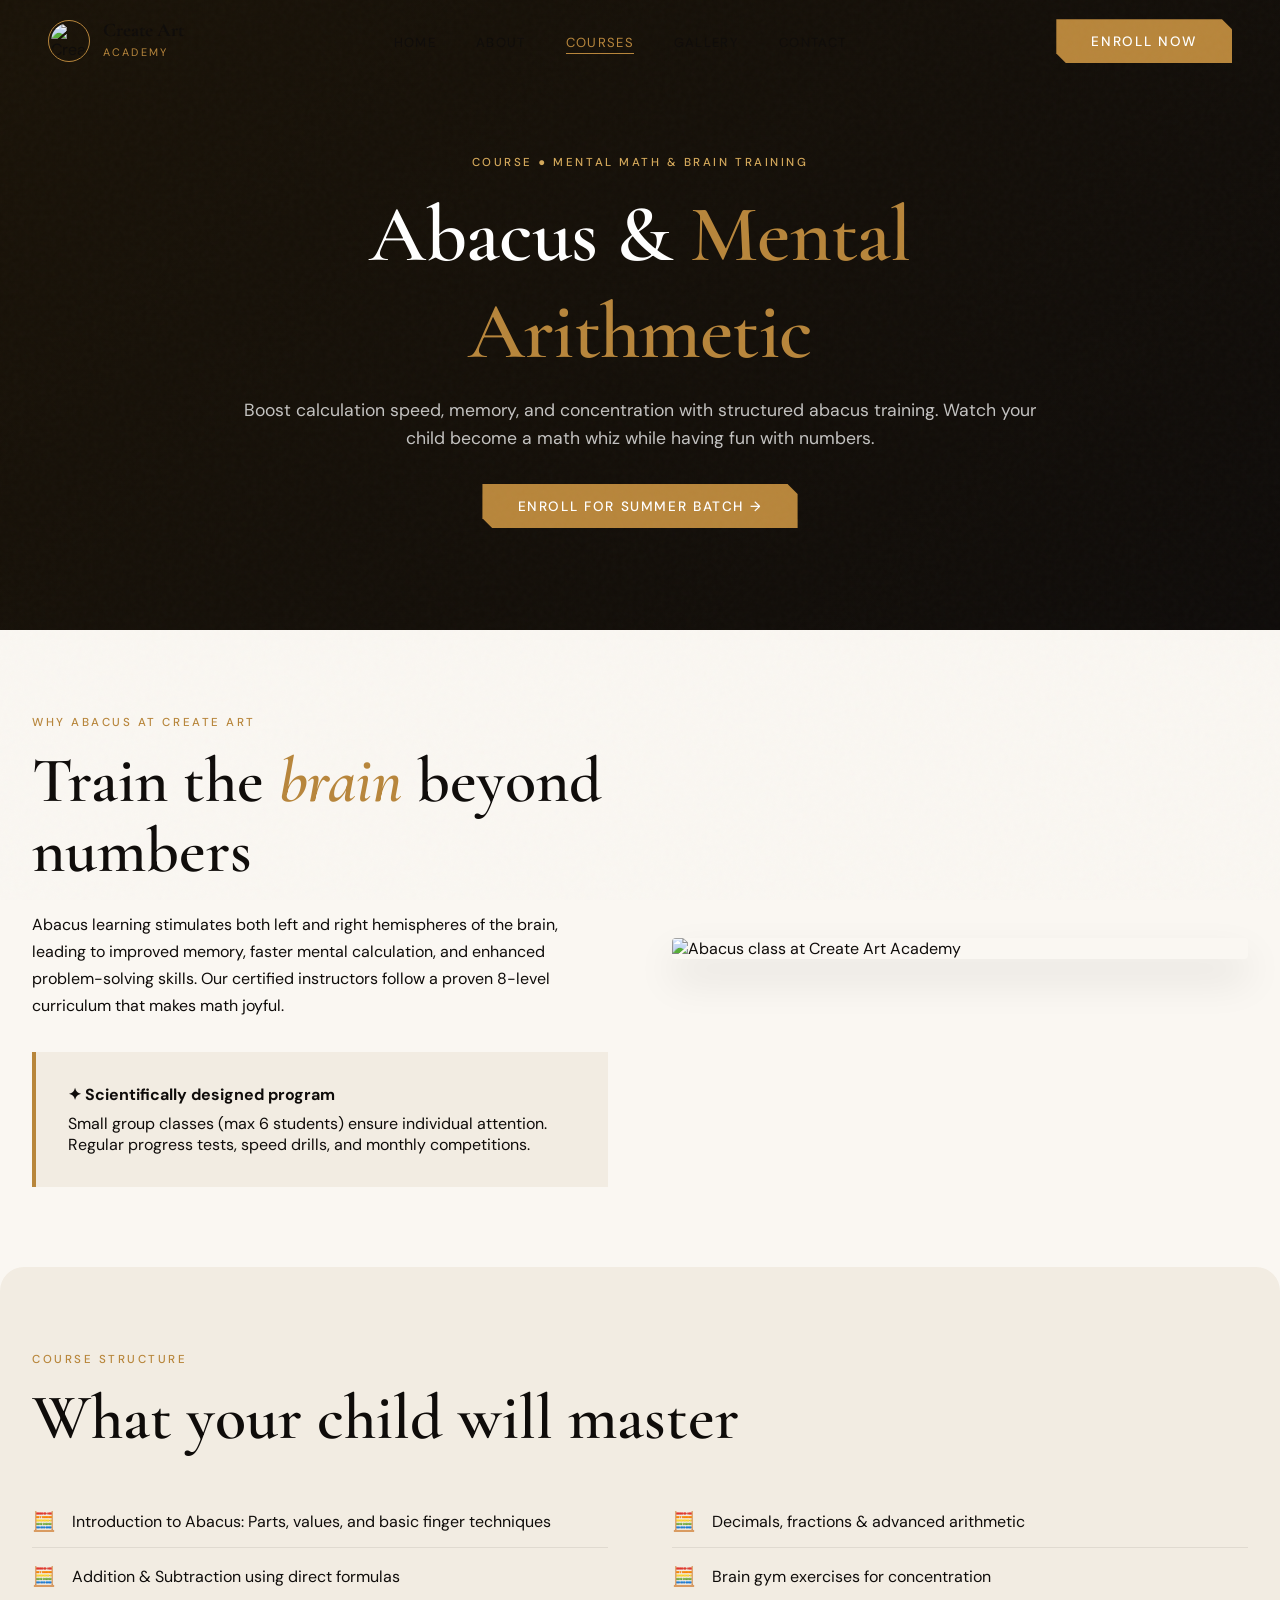
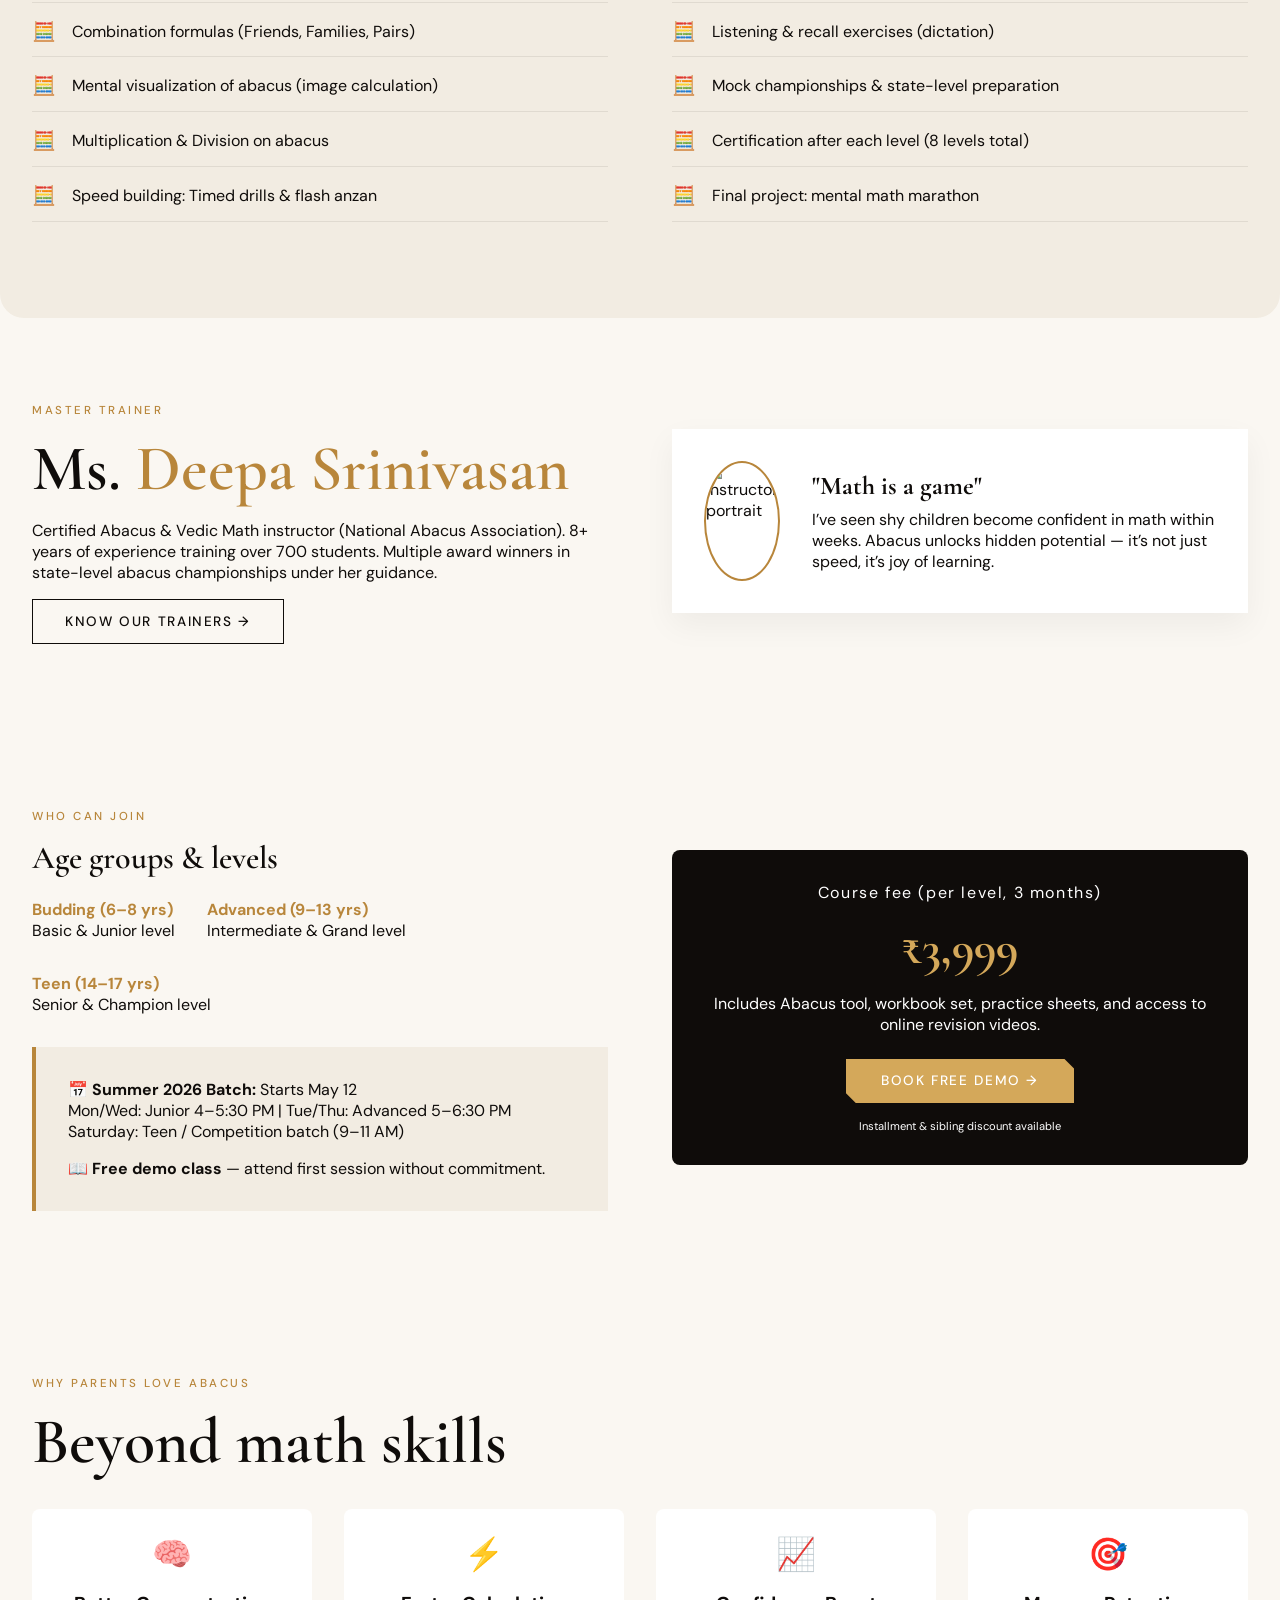
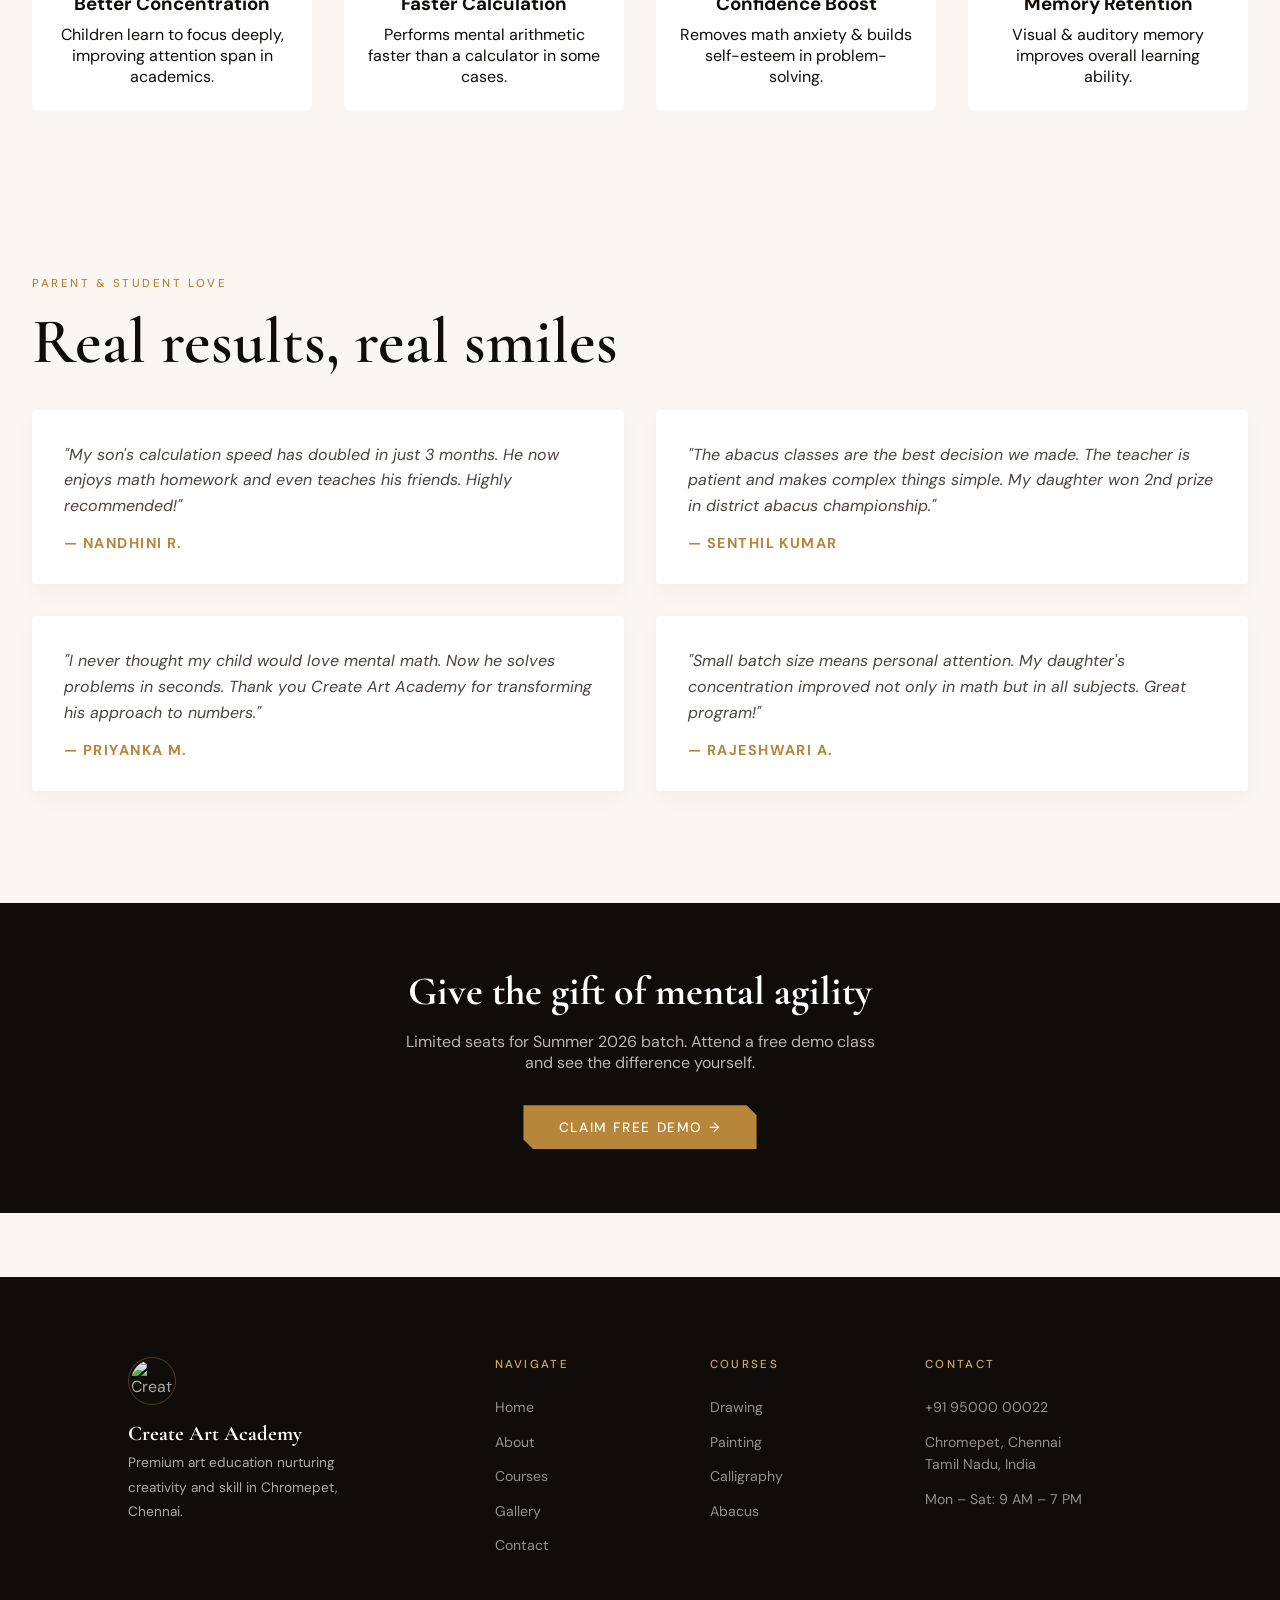
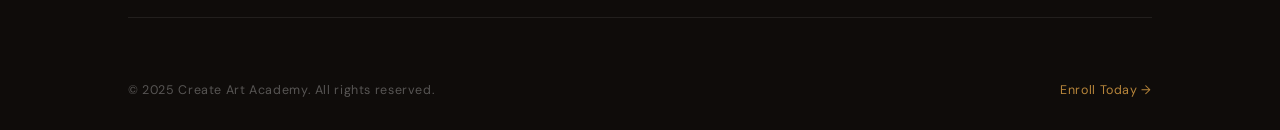
==== abacus.html @ e9ce65be "Add files via upload" ====
<!DOCTYPE html>
<html lang="en">
<head>
<meta charset="UTF-8">
<meta name="viewport" content="width=device-width, initial-scale=1.0"/>
<title>Abacus & Mental Math Classes in Chromepet | Create Art Academy</title>
<meta name="description" content="Abacus classes for brain development, mental math, speed calculation & concentration. Join Summer 2026 batch at Create Art Academy, Chromepet."/>
<link rel="icon" href="image/1.png"/>
<link href="https://fonts.googleapis.com/css2?family=Cormorant+Garamond:ital,wght@0,400;0,600;0,700;1,400;1,600&family=DM+Sans:wght@300;400;500&display=swap" rel="stylesheet">

<style>
  /* ─── RESET & TOKENS (identical to homepage & drawing) ─── */
  *, *::before, *::after { box-sizing: border-box; margin: 0; padding: 0; }

  :root {
    --ink:       #0f0c0a;
    --cream:     #faf7f2;
    --warm:      #f2ece2;
    --gold:      #b8863b;
    --gold-lt:   #d4a85a;
    --rust:      #8b3a2f;
    --sage:      #6b7c65;
    --white:     #ffffff;
    --serif:     'Cormorant Garamond', Georgia, serif;
    --sans:      'DM Sans', sans-serif;
    --ease:      cubic-bezier(.25,.46,.45,.94);
  }

  html { scroll-behavior: smooth; }

  body {
    font-family: var(--sans);
    background: var(--cream);
    color: var(--ink);
    overflow-x: hidden;
  }

  img { display: block; max-width: 100%; }
  a { text-decoration: none; color: inherit; }

  /* noise overlay */
  body::before {
    content: '';
    position: fixed;
    inset: 0;
    background-image: url("data:image/svg+xml,%3Csvg viewBox='0 0 200 200' xmlns='http://www.w3.org/2000/svg'%3E%3Cfilter id='n'%3E%3CfeTurbulence type='fractalNoise' baseFrequency='0.85' numOctaves='4' stitchTiles='stitch'/%3E%3C/filter%3E%3Crect width='100%25' height='100%25' filter='url(%23n)' opacity='1'/%3E%3C/svg%3E");
    opacity: 0.025;
    pointer-events: none;
    z-index: 9999;
  }

  /* buttons */
  .btn-gold {
    display: inline-flex;
    align-items: center;
    gap: .5rem;
    padding: .85rem 2.2rem;
    background: var(--gold);
    color: var(--white);
    font-family: var(--sans);
    font-size: .85rem;
    font-weight: 500;
    letter-spacing: .12em;
    text-transform: uppercase;
    border: none;
    cursor: pointer;
    transition: background .3s var(--ease), transform .2s var(--ease);
    clip-path: polygon(0 0, calc(100% - 10px) 0, 100% 10px, 100% 100%, 10px 100%, 0 calc(100% - 10px));
  }
  .btn-gold:hover { background: var(--gold-lt); transform: translateY(-2px); }

  .btn-outline {
    display: inline-flex;
    align-items: center;
    gap: .5rem;
    padding: .8rem 2rem;
    border: 1px solid var(--ink);
    color: var(--ink);
    font-family: var(--sans);
    font-size: .85rem;
    font-weight: 500;
    letter-spacing: .12em;
    text-transform: uppercase;
    transition: background .3s, color .3s;
  }
  .btn-outline:hover { background: var(--ink); color: var(--cream); }

  .section-title {
    font-family: var(--serif);
    font-size: clamp(2.4rem, 5vw, 4rem);
    font-weight: 600;
    line-height: 1.1;
    color: var(--ink);
  }

  .label {
    display: inline-block;
    font-family: var(--sans);
    font-size: .72rem;
    font-weight: 500;
    letter-spacing: .22em;
    text-transform: uppercase;
    color: var(--gold);
    margin-bottom: 1rem;
  }

  /* navbar */
  .nav {
    position: fixed;
    top: 0; left: 0; right: 0;
    z-index: 100;
    padding: 1.2rem 3rem;
    display: flex;
    align-items: center;
    justify-content: space-between;
    transition: background .4s, backdrop-filter .4s, padding .4s;
  }
  .nav.scrolled {
    background: rgba(250,247,242,.92);
    backdrop-filter: blur(12px);
    padding: .9rem 3rem;
    border-bottom: 1px solid rgba(184,134,59,.15);
  }
  .logo {
    display: flex;
    align-items: center;
    gap: .8rem;
  }
  .logo img {
    width: 42px;
    height: 42px;
    object-fit: contain;
    border-radius: 50%;
    border: 1px solid var(--gold);
    padding: 2px;
  }
  .logo-text h3 {
    font-family: var(--serif);
    font-size: 1.2rem;
    font-weight: 700;
    line-height: 1;
    color: var(--ink);
  }
  .logo-text span {
    font-size: .68rem;
    letter-spacing: .2em;
    text-transform: uppercase;
    color: var(--gold);
  }
  .nav-links {
    display: flex;
    align-items: center;
    gap: 2.5rem;
    list-style: none;
  }
  .nav-links a {
    font-size: .82rem;
    letter-spacing: .1em;
    text-transform: uppercase;
    color: var(--ink);
    position: relative;
    transition: color .3s;
  }
  .nav-links a::after {
    content: '';
    position: absolute;
    bottom: -3px; left: 0;
    width: 0; height: 1px;
    background: var(--gold);
    transition: width .3s var(--ease);
  }
  .nav-links a:hover { color: var(--gold); }
  .nav-links a:hover::after, .nav-links a.active::after { width: 100%; }
  .nav-links a.active { color: var(--gold); }

  .burger {
    display: none;
    flex-direction: column;
    gap: 5px;
    cursor: pointer;
    padding: 4px;
  }
  .burger span {
    display: block;
    width: 24px;
    height: 1.5px;
    background: var(--ink);
    transition: all .3s;
  }

  /* course hero */
  .course-hero {
    min-height: 70vh;
    background: linear-gradient(135deg, #1a1308 0%, #0f0c0a 100%);
    position: relative;
    display: flex;
    align-items: center;
    justify-content: center;
    text-align: center;
    padding: 8rem 2rem 5rem;
  }
  .course-hero::before {
    content: '';
    position: absolute;
    inset: 0;
    background-image: url('image/8.png');
    background-size: cover;
    background-position: center;
    opacity: .18;
    filter: grayscale(1);
    mix-blend-mode: overlay;
  }
  .course-hero-content {
    position: relative;
    z-index: 2;
    max-width: 800px;
  }
  .course-hero h1 {
    font-family: var(--serif);
    font-size: clamp(3rem, 7vw, 5rem);
    color: var(--white);
    font-weight: 600;
    letter-spacing: -.01em;
    margin-bottom: 1rem;
  }
  .course-hero p {
    color: rgba(255,255,255,.75);
    font-size: 1.1rem;
    line-height: 1.6;
    margin-bottom: 2rem;
  }

  /* content sections */
  .container {
    max-width: 1280px;
    margin: 0 auto;
    padding: 5rem 2rem;
  }
  .grid-2 {
    display: grid;
    grid-template-columns: 1fr 1fr;
    gap: 4rem;
    align-items: center;
  }
  .curriculum-list {
    list-style: none;
    margin-top: 1.5rem;
  }
  .curriculum-list li {
    display: flex;
    align-items: center;
    gap: 1rem;
    margin-bottom: 1rem;
    font-size: 1rem;
    border-bottom: 1px solid rgba(15,12,10,.08);
    padding-bottom: .8rem;
  }
  .curriculum-list li::before {
    content: '🧮';
    font-size: 1.2rem;
    color: var(--gold);
  }
  .feature-card {
    background: var(--warm);
    padding: 2rem;
    border-left: 4px solid var(--gold);
    margin-top: 2rem;
  }
  .instructor {
    display: flex;
    gap: 2rem;
    align-items: center;
    background: var(--white);
    padding: 2rem;
    box-shadow: 0 12px 30px rgba(0,0,0,.05);
  }
  .instructor img {
    width: 120px;
    height: 120px;
    object-fit: cover;
    border-radius: 50%;
    border: 2px solid var(--gold);
  }
  .testimonial-grid {
    display: grid;
    grid-template-columns: repeat(2,1fr);
    gap: 2rem;
    margin-top: 2rem;
  }
  .testimonial {
    background: var(--white);
    padding: 2rem;
    border-radius: 4px;
    box-shadow: 0 8px 20px rgba(0,0,0,.03);
    transition: transform .3s;
  }
  .testimonial:hover { transform: translateY(-5px); }
  .testimonial p {
    font-style: italic;
    color: #4a4440;
    line-height: 1.6;
  }
  .testimonial h4 {
    margin-top: 1rem;
    font-size: .9rem;
    letter-spacing: .1em;
    text-transform: uppercase;
    color: var(--gold);
  }
  .price-box {
    background: var(--ink);
    padding: 2rem;
    color: white;
    text-align: center;
    border-radius: 8px;
  }
  .price-box .price {
    font-family: var(--serif);
    font-size: 3rem;
    font-weight: 700;
    color: var(--gold-lt);
    margin: 1rem 0;
  }
  .reveal {
    opacity: 0;
    transform: translateY(30px);
    transition: opacity .8s var(--ease), transform .8s var(--ease);
  }
  .reveal.visible {
    opacity: 1;
    transform: translateY(0);
  }

  /* footer */
  .footer {
    background: var(--ink);
    color: rgba(255,255,255,.65);
    padding: 5rem 8rem 2rem;
    margin-top: 4rem;
  }
  .footer-grid {
    display: grid;
    grid-template-columns: 2fr 1fr 1fr 1.5fr;
    gap: 4rem;
    margin-bottom: 4rem;
    padding-bottom: 3rem;
    border-bottom: 1px solid rgba(255,255,255,.08);
  }
  .footer-brand img {
    width: 48px;
    height: 48px;
    object-fit: contain;
    border-radius: 50%;
    border: 1px solid rgba(184,134,59,.4);
    padding: 2px;
    margin-bottom: 1rem;
  }
  .footer-brand h3 {
    font-family: var(--serif);
    font-size: 1.3rem;
    color: var(--white);
    margin-bottom: .3rem;
  }
  .footer-brand p {
    font-size: .85rem;
    line-height: 1.8;
    max-width: 240px;
  }
  .footer-col h4 {
    font-family: var(--sans);
    font-size: .72rem;
    font-weight: 500;
    letter-spacing: .2em;
    text-transform: uppercase;
    color: var(--gold-lt);
    margin-bottom: 1.5rem;
  }
  .footer-col a, .footer-col p {
    display: block;
    font-size: .88rem;
    color: rgba(255,255,255,.55);
    margin-bottom: .75rem;
    transition: color .3s;
    line-height: 1.6;
  }
  .footer-col a:hover { color: var(--gold-lt); }
  .footer-bottom {
    display: flex;
    align-items: center;
    justify-content: space-between;
    font-size: .78rem;
    color: rgba(255,255,255,.3);
    letter-spacing: .05em;
  }
  .footer-bottom a { color: var(--gold); font-size: .78rem; }

  @media (max-width: 900px) {
    .grid-2 { grid-template-columns: 1fr; gap: 2rem; }
    .testimonial-grid { grid-template-columns: 1fr; }
    .footer { padding: 4rem 2rem 2rem; }
    .footer-grid { grid-template-columns: 1fr 1fr; gap: 2rem; }
    .nav { padding: 1rem 1.5rem; }
    .nav-links { display: none; }
    .nav .btn-gold { display: none; }
    .burger { display: flex; }
  }
  @media (max-width: 600px) {
    .container { padding: 3rem 1.5rem; }
    .instructor { flex-direction: column; text-align: center; }
  }
</style>
</head>
<body>

<header class="nav" id="nav">
  <a href="index.html" class="logo">
    <img src="image/1.png" alt="Create Art Academy">
    <div class="logo-text">
      <h3>Create Art</h3>
      <span>Academy</span>
    </div>
  </a>
  <ul class="nav-links">
    <li><a href="index.html">Home</a></li>
    <li><a href="about.html">About</a></li>
    <li><a href="courses.html" class="active">Courses</a></li>
    <li><a href="gallery.html">Gallery</a></li>
    <li><a href="contact.html">Contact</a></li>
  </ul>
  <a href="contact.html" class="btn-gold">Enroll Now</a>
  <div class="burger" id="burger">
    <span></span><span></span><span></span>
  </div>
</header>

<!-- HERO SECTION (Abacus specific) -->
<section class="course-hero">
  <div class="course-hero-content">
    <span class="label" style="color: var(--gold-lt);">Course ● Mental Math & Brain Training</span>
    <h1>Abacus & <span style="color:var(--gold);">Mental Arithmetic</span></h1>
    <p>Boost calculation speed, memory, and concentration with structured abacus training. Watch your child become a math whiz while having fun with numbers.</p>
    <a href="contact.html" class="btn-gold">Enroll for Summer Batch →</a>
  </div>
</section>

<!-- OVERVIEW -->
<div class="container">
  <div class="grid-2 reveal">
    <div>
      <span class="label">Why abacus at create art</span>
      <h2 class="section-title">Train the <em style="color:var(--gold);">brain</em> beyond numbers</h2>
      <p style="margin: 1.5rem 0 1rem; line-height: 1.7;">Abacus learning stimulates both left and right hemispheres of the brain, leading to improved memory, faster mental calculation, and enhanced problem-solving skills. Our certified instructors follow a proven 8-level curriculum that makes math joyful.</p>
      <div class="feature-card">
        <strong>✦ Scientifically designed program</strong>
        <p style="margin-top: .5rem;">Small group classes (max 6 students) ensure individual attention. Regular progress tests, speed drills, and monthly competitions.</p>
      </div>
    </div>
    <div>
      <img src="image/8.png" alt="Abacus class at Create Art Academy" style="width:100%; height: auto; border-radius: 4px; box-shadow: 0 20px 40px rgba(0,0,0,.1);">
    </div>
  </div>
</div>

<!-- CURRICULUM SECTION -->
<div class="container" style="background: var(--warm); border-radius: 24px; margin-top: 0;">
  <div class="reveal">
    <span class="label">Course structure</span>
    <h2 class="section-title">What your child will master</h2>
    <div class="grid-2" style="margin-top: 2rem;">
      <div>
        <ul class="curriculum-list">
          <li>Introduction to Abacus: Parts, values, and basic finger techniques</li>
          <li>Addition & Subtraction using direct formulas</li>
          <li>Combination formulas (Friends, Families, Pairs)</li>
          <li>Mental visualization of abacus (image calculation)</li>
          <li>Multiplication & Division on abacus</li>
          <li>Speed building: Timed drills & flash anzan</li>
        </ul>
      </div>
      <div>
        <ul class="curriculum-list">
          <li>Decimals, fractions & advanced arithmetic</li>
          <li>Brain gym exercises for concentration</li>
          <li>Listening & recall exercises (dictation)</li>
          <li>Mock championships & state-level preparation</li>
          <li>Certification after each level (8 levels total)</li>
          <li>Final project: mental math marathon</li>
        </ul>
      </div>
    </div>
  </div>
</div>

<!-- INSTRUCTOR + AGE GROUPS -->
<div class="container">
  <div class="grid-2 reveal">
    <div>
      <span class="label">Master trainer</span>
      <h2 class="section-title">Ms. <span style="color:var(--gold);">Deepa Srinivasan</span></h2>
      <p style="margin: 1rem 0;">Certified Abacus & Vedic Math instructor (National Abacus Association). 8+ years of experience training over 700 students. Multiple award winners in state-level abacus championships under her guidance.</p>
      <a href="about.html" class="btn-outline">Know our trainers →</a>
    </div>
    <div class="instructor">
      <img src="image/3.png" alt="Instructor portrait" style="object-fit:cover;">
      <div>
        <h3 style="font-family: var(--serif); font-size: 1.6rem;">"Math is a game"</h3>
        <p style="margin-top: .5rem;">I’ve seen shy children become confident in math within weeks. Abacus unlocks hidden potential — it’s not just speed, it’s joy of learning.</p>
      </div>
    </div>
  </div>
</div>

<!-- AGE GROUPS & SCHEDULE -->
<div class="container">
  <div class="grid-2 reveal">
    <div>
      <span class="label">Who can join</span>
      <h3 class="section-title" style="font-size: 2rem;">Age groups & levels</h3>
      <div style="display: flex; gap: 2rem; margin: 1.5rem 0; flex-wrap: wrap;">
        <div><strong style="color: var(--gold);">Budding (6–8 yrs)</strong><br>Basic & Junior level</div>
        <div><strong style="color: var(--gold);">Advanced (9–13 yrs)</strong><br>Intermediate & Grand level</div>
        <div><strong style="color: var(--gold);">Teen (14–17 yrs)</strong><br>Senior & Champion level</div>
      </div>
      <div class="feature-card">
        <p><strong>📅 Summer 2026 Batch:</strong> Starts May 12<br>Mon/Wed: Junior 4–5:30 PM | Tue/Thu: Advanced 5–6:30 PM<br>Saturday: Teen / Competition batch (9–11 AM)</p>
        <p style="margin-top: 1rem;"><strong>📖 Free demo class</strong> — attend first session without commitment.</p>
      </div>
    </div>
    <div class="price-box">
      <p style="letter-spacing: .1em;">Course fee (per level, 3 months)</p>
      <div class="price">₹3,999</div>
      <p>Includes Abacus tool, workbook set, practice sheets, and access to online revision videos.</p>
      <a href="contact.html" class="btn-gold" style="margin-top: 1.5rem; background: var(--gold-lt);">Book free demo →</a>
      <p style="font-size: .7rem; margin-top: 1rem;">Installment & sibling discount available</p>
    </div>
  </div>
</div>

<!-- BENEFITS SECTION (extra grid) -->
<div class="container">
  <div class="reveal">
    <span class="label">Why parents love abacus</span>
    <h2 class="section-title">Beyond math skills</h2>
    <div style="display: grid; grid-template-columns: repeat(auto-fit, minmax(220px,1fr)); gap: 2rem; margin-top: 2rem;">
      <div style="background: var(--white); padding: 1.5rem; text-align: center; border-radius: 8px;">
        <span style="font-size: 2rem;">🧠</span>
        <h3 style="margin: 1rem 0 0.5rem;">Better Concentration</h3>
        <p>Children learn to focus deeply, improving attention span in academics.</p>
      </div>
      <div style="background: var(--white); padding: 1.5rem; text-align: center; border-radius: 8px;">
        <span style="font-size: 2rem;">⚡</span>
        <h3 style="margin: 1rem 0 0.5rem;">Faster Calculation</h3>
        <p>Performs mental arithmetic faster than a calculator in some cases.</p>
      </div>
      <div style="background: var(--white); padding: 1.5rem; text-align: center; border-radius: 8px;">
        <span style="font-size: 2rem;">📈</span>
        <h3 style="margin: 1rem 0 0.5rem;">Confidence Boost</h3>
        <p>Removes math anxiety & builds self-esteem in problem-solving.</p>
      </div>
      <div style="background: var(--white); padding: 1.5rem; text-align: center; border-radius: 8px;">
        <span style="font-size: 2rem;">🎯</span>
        <h3 style="margin: 1rem 0 0.5rem;">Memory Retention</h3>
        <p>Visual & auditory memory improves overall learning ability.</p>
      </div>
    </div>
  </div>
</div>

<!-- STUDENT TESTIMONIALS -->
<div class="container">
  <div class="reveal">
    <span class="label">Parent & student love</span>
    <h2 class="section-title">Real results, real smiles</h2>
    <div class="testimonial-grid">
      <div class="testimonial">
        <p>"My son's calculation speed has doubled in just 3 months. He now enjoys math homework and even teaches his friends. Highly recommended!"</p>
        <h4>— Nandhini R.</h4>
      </div>
      <div class="testimonial">
        <p>"The abacus classes are the best decision we made. The teacher is patient and makes complex things simple. My daughter won 2nd prize in district abacus championship."</p>
        <h4>— Senthil Kumar</h4>
      </div>
      <div class="testimonial">
        <p>"I never thought my child would love mental math. Now he solves problems in seconds. Thank you Create Art Academy for transforming his approach to numbers."</p>
        <h4>— Priyanka M.</h4>
      </div>
      <div class="testimonial">
        <p>"Small batch size means personal attention. My daughter's concentration improved not only in math but in all subjects. Great program!"</p>
        <h4>— Rajeshwari A.</h4>
      </div>
    </div>
  </div>
</div>

<!-- FINAL CALL TO ACTION -->
<div style="background: var(--ink); padding: 4rem 2rem; text-align: center; margin-top: 2rem;">
  <div class="reveal">
    <h2 style="font-family: var(--serif); color: var(--white); font-size: 2.5rem;">Give the gift of mental agility</h2>
    <p style="color: rgba(255,255,255,.7); margin: 1rem auto; max-width: 500px;">Limited seats for Summer 2026 batch. Attend a free demo class and see the difference yourself.</p>
    <a href="contact.html" class="btn-gold" style="margin-top: 1rem;">Claim free demo →</a>
  </div>
</div>

<!-- FOOTER -->
<footer class="footer">
  <div class="footer-grid">
    <div class="footer-brand">
      <img src="image/1.png" alt="Create Art Academy">
      <h3>Create Art Academy</h3>
      <p>Premium art education nurturing creativity and skill in Chromepet, Chennai.</p>
    </div>
    <div class="footer-col">
      <h4>Navigate</h4>
      <a href="index.html">Home</a>
      <a href="about.html">About</a>
      <a href="courses.html">Courses</a>
      <a href="gallery.html">Gallery</a>
      <a href="contact.html">Contact</a>
    </div>
    <div class="footer-col">
      <h4>Courses</h4>
      <a href="drawing.html">Drawing</a>
      <a href="painting.html">Painting</a>
      <a href="calligraphy.html">Calligraphy</a>
      <a href="abacus.html">Abacus</a>
    </div>
    <div class="footer-col">
      <h4>Contact</h4>
      <p>+91 95000 00022</p>
      <p>Chromepet, Chennai<br>Tamil Nadu, India</p>
      <p>Mon – Sat: 9 AM – 7 PM</p>
    </div>
  </div>
  <div class="footer-bottom">
    <span>© 2025 Create Art Academy. All rights reserved.</span>
    <a href="contact.html">Enroll Today →</a>
  </div>
</footer>

<script>
  // Navbar scroll effect
  const nav = document.getElementById('nav');
  window.addEventListener('scroll', () => {
    nav.classList.toggle('scrolled', window.scrollY > 40);
  });

  // Scroll reveal
  const reveals = document.querySelectorAll('.reveal');
  const observer = new IntersectionObserver(entries => {
    entries.forEach((e, i) => {
      if (e.isIntersecting) {
        setTimeout(() => e.target.classList.add('visible'), i * 80);
        observer.unobserve(e.target);
      }
    });
  }, { threshold: 0.1 });
  reveals.forEach(el => observer.observe(el));

  // Mobile burger
  const burger = document.getElementById('burger');
  const navLinks = document.querySelector('.nav-links');
  if (burger) {
    burger.addEventListener('click', () => {
      navLinks.style.display = navLinks.style.display === 'flex' ? 'none' : 'flex';
      navLinks.style.flexDirection = 'column';
      navLinks.style.position = 'fixed';
      navLinks.style.top = '70px';
      navLinks.style.left = '0';
      navLinks.style.right = '0';
      navLinks.style.background = 'var(--cream)';
      navLinks.style.padding = '2rem';
      navLinks.style.gap = '1.5rem';
      navLinks.style.zIndex = '99';
      navLinks.style.borderBottom = '1px solid rgba(184,134,59,.2)';
    });
  }
</script>
</body>
</html>
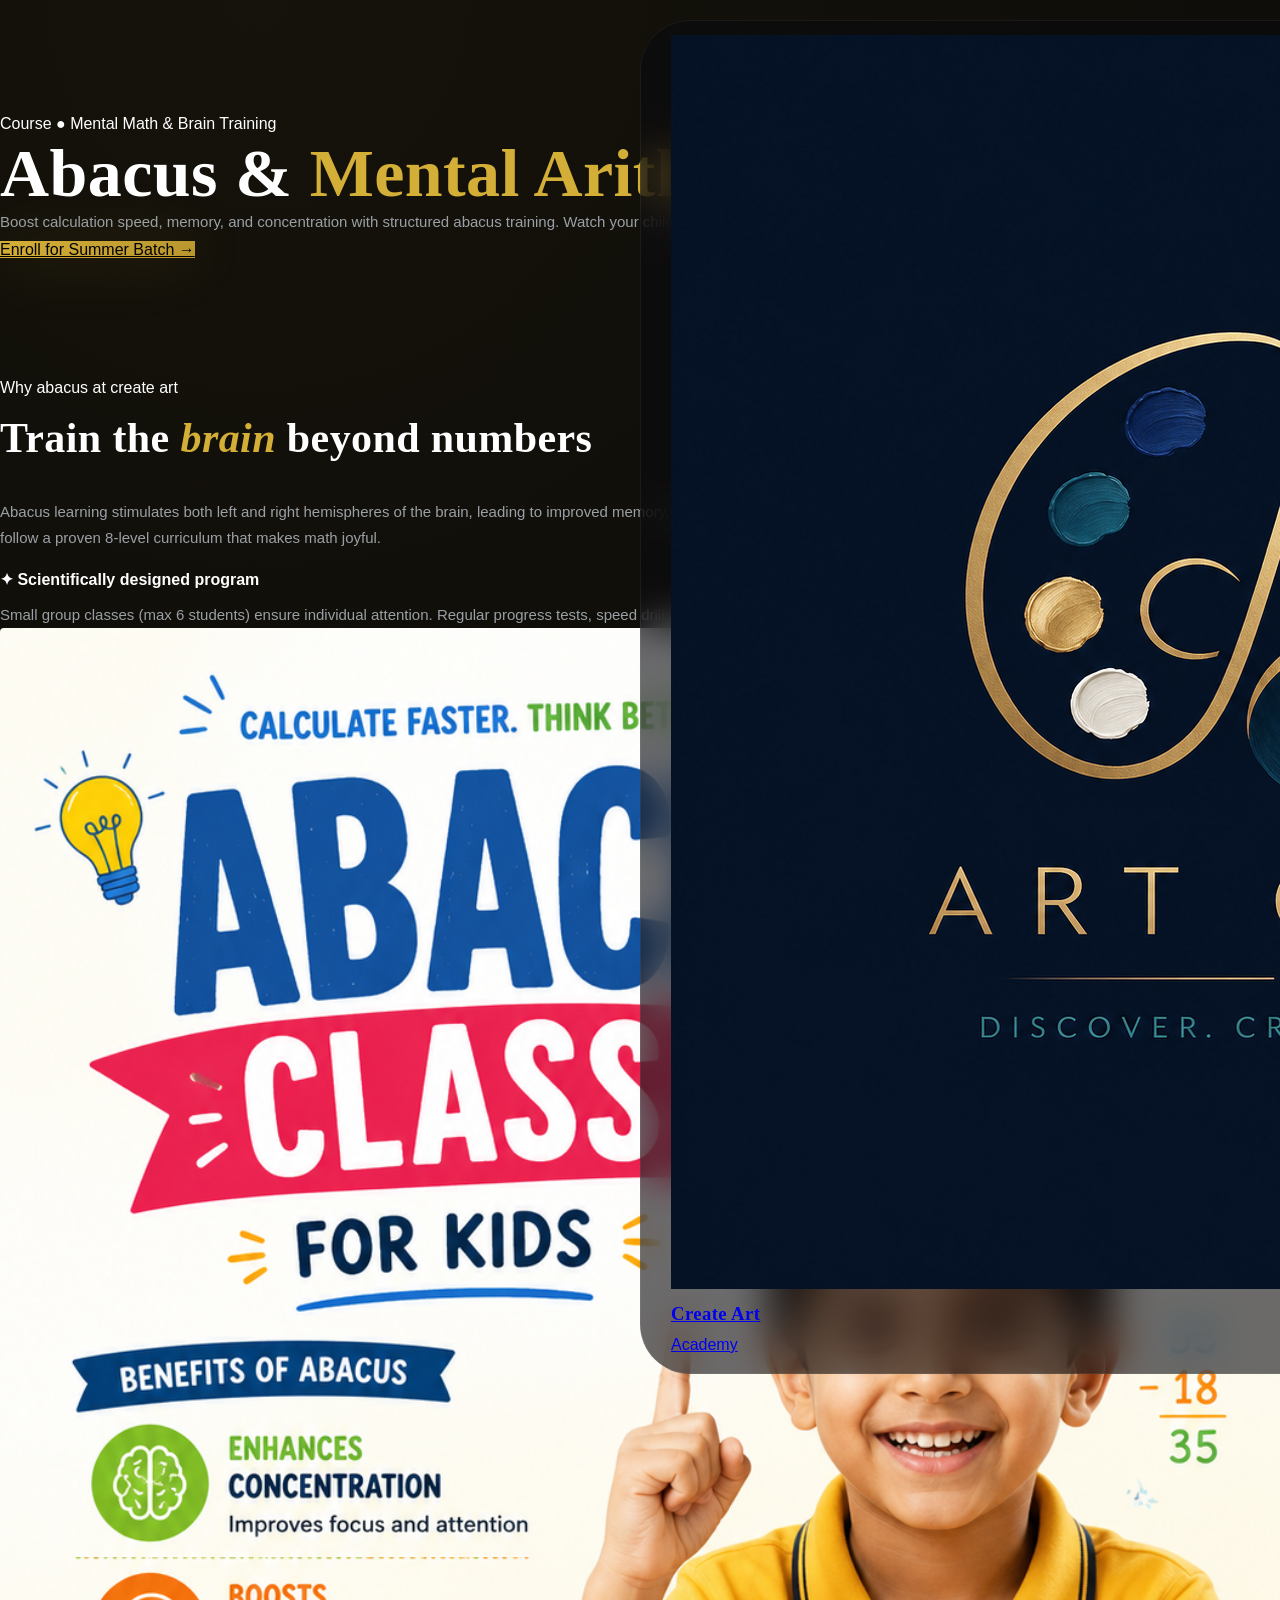
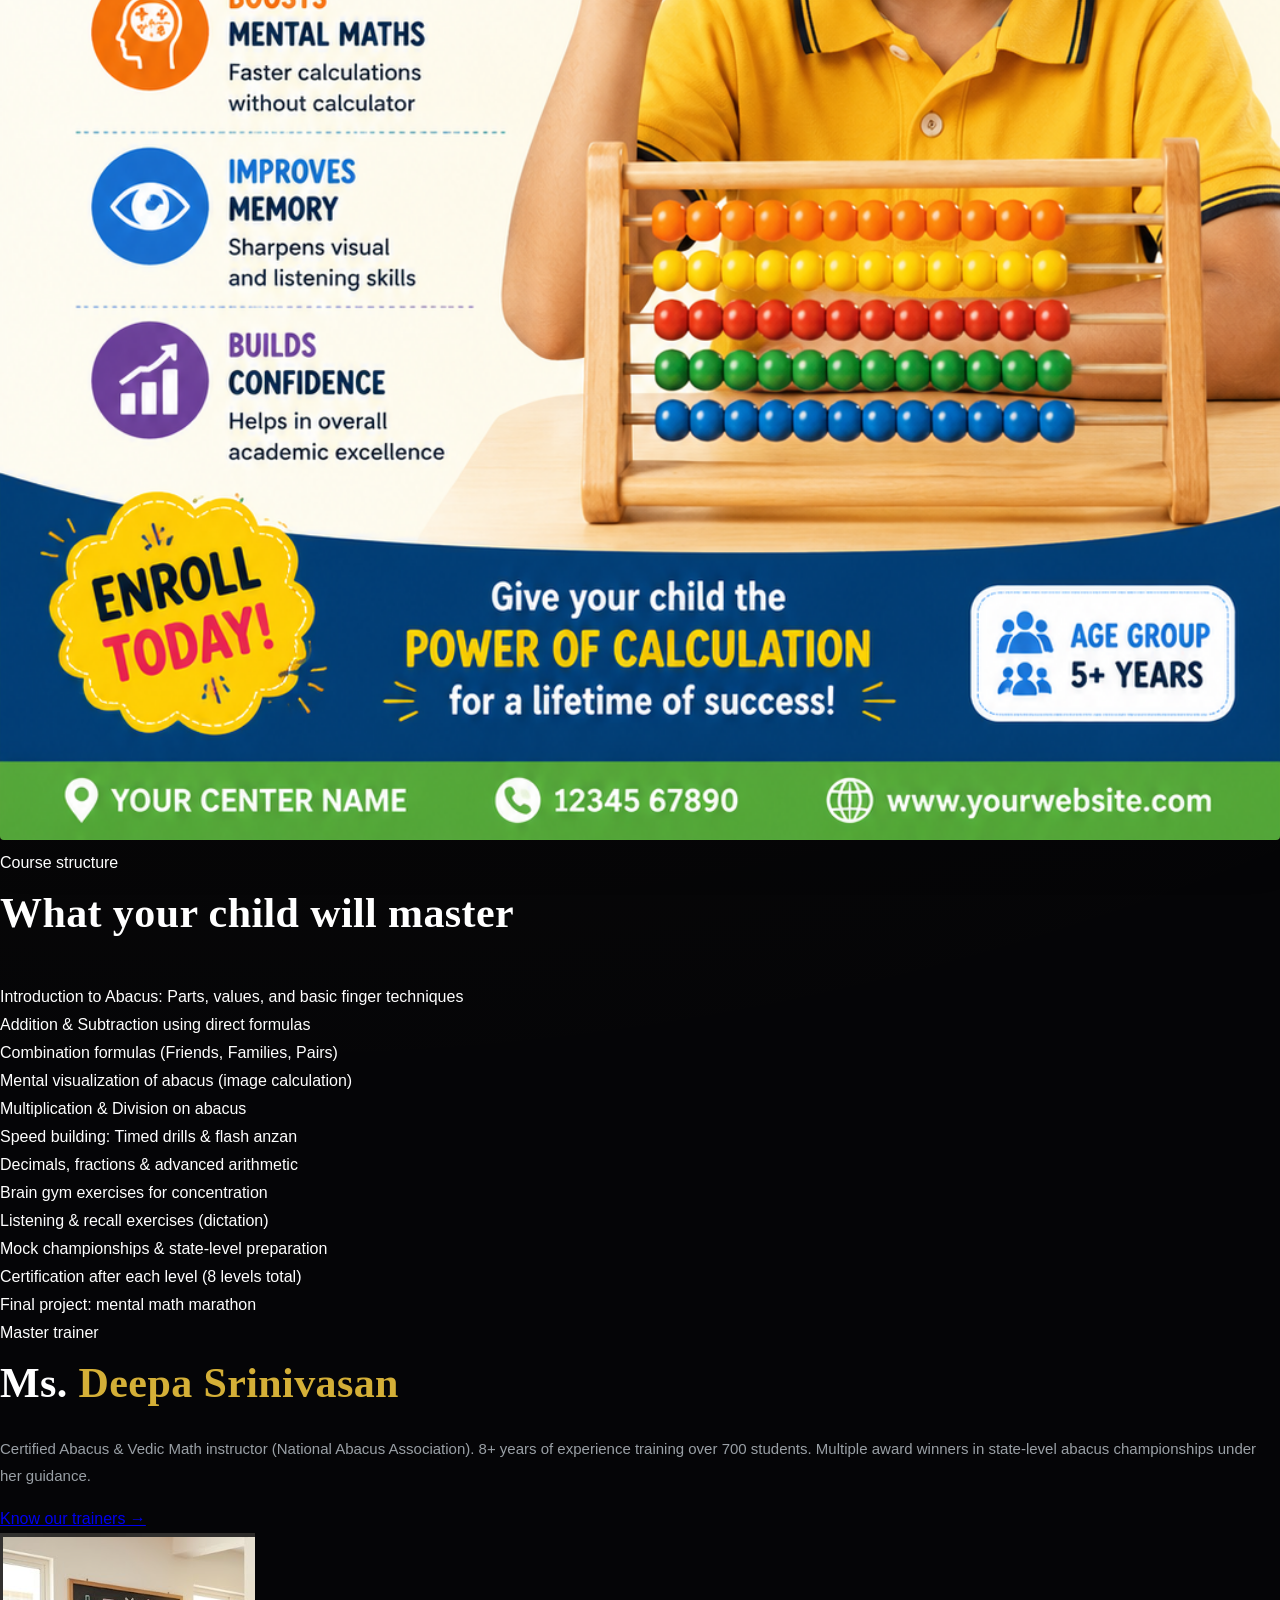
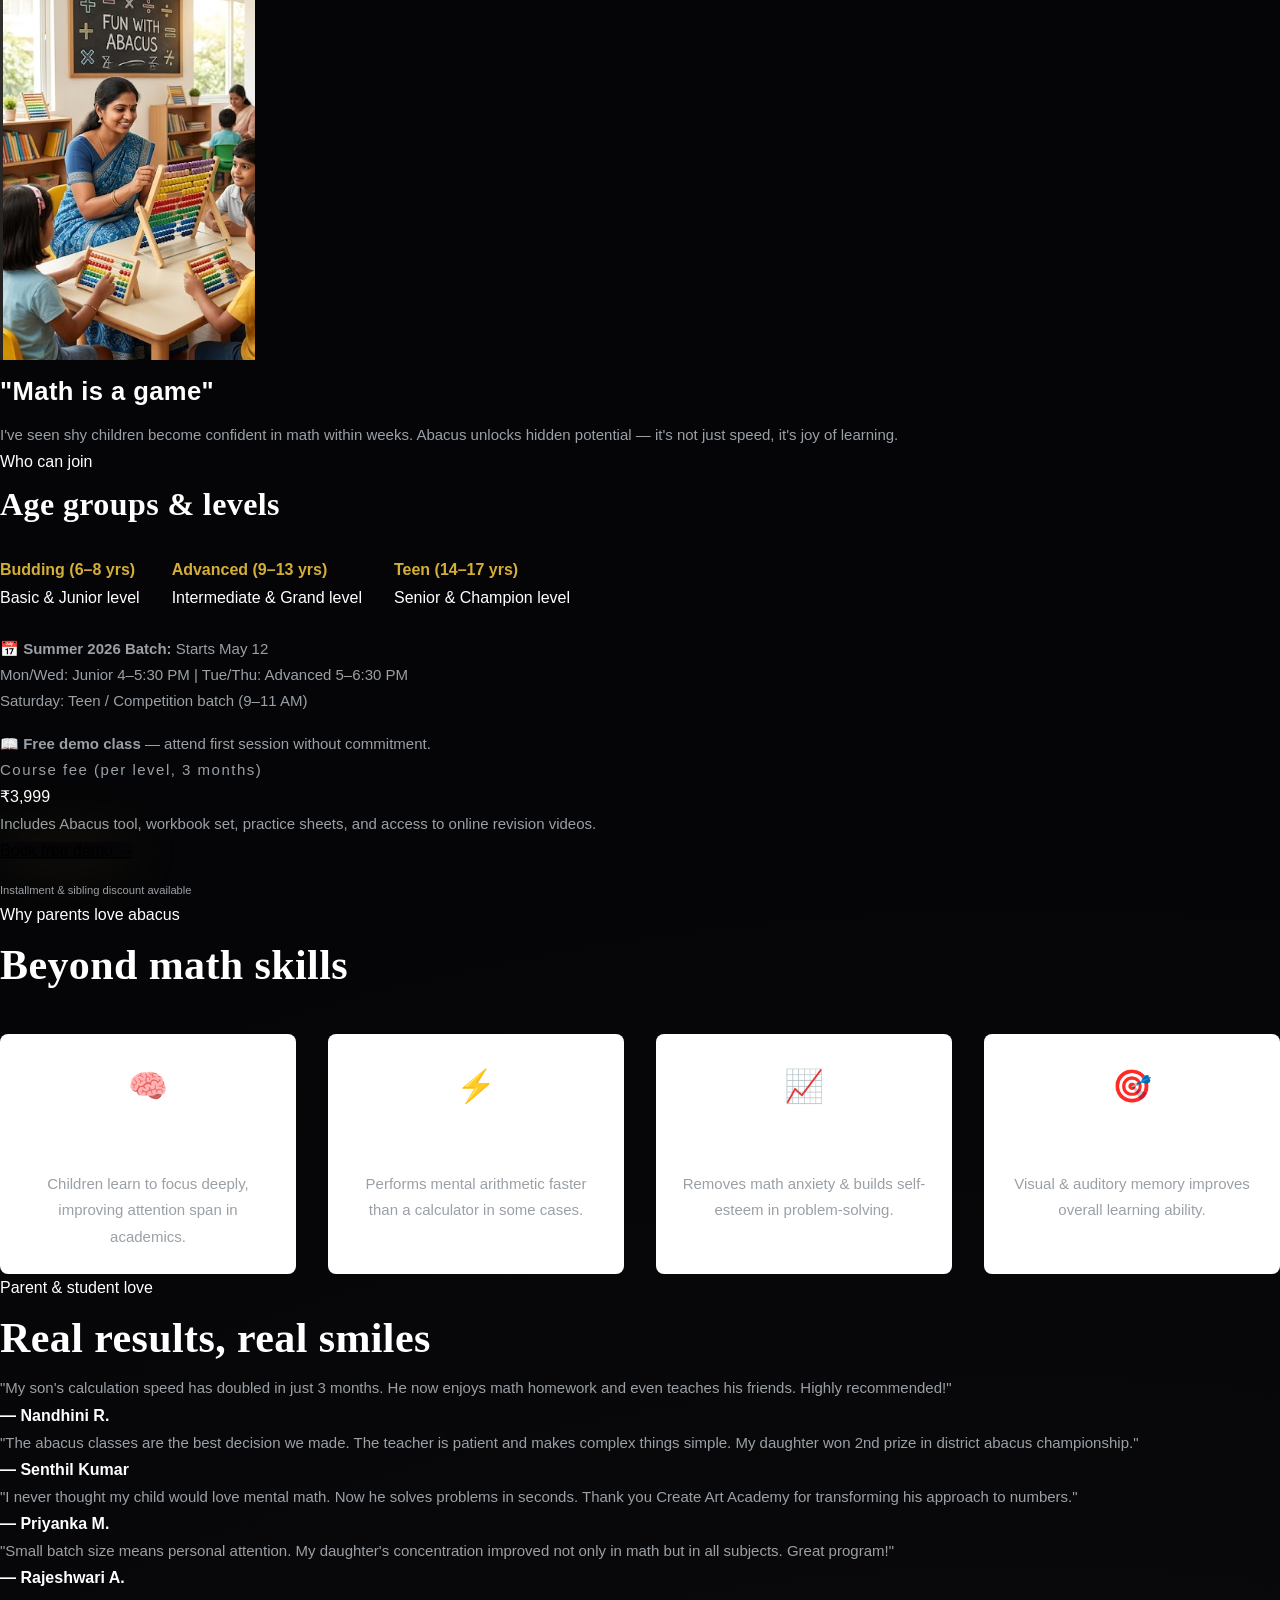
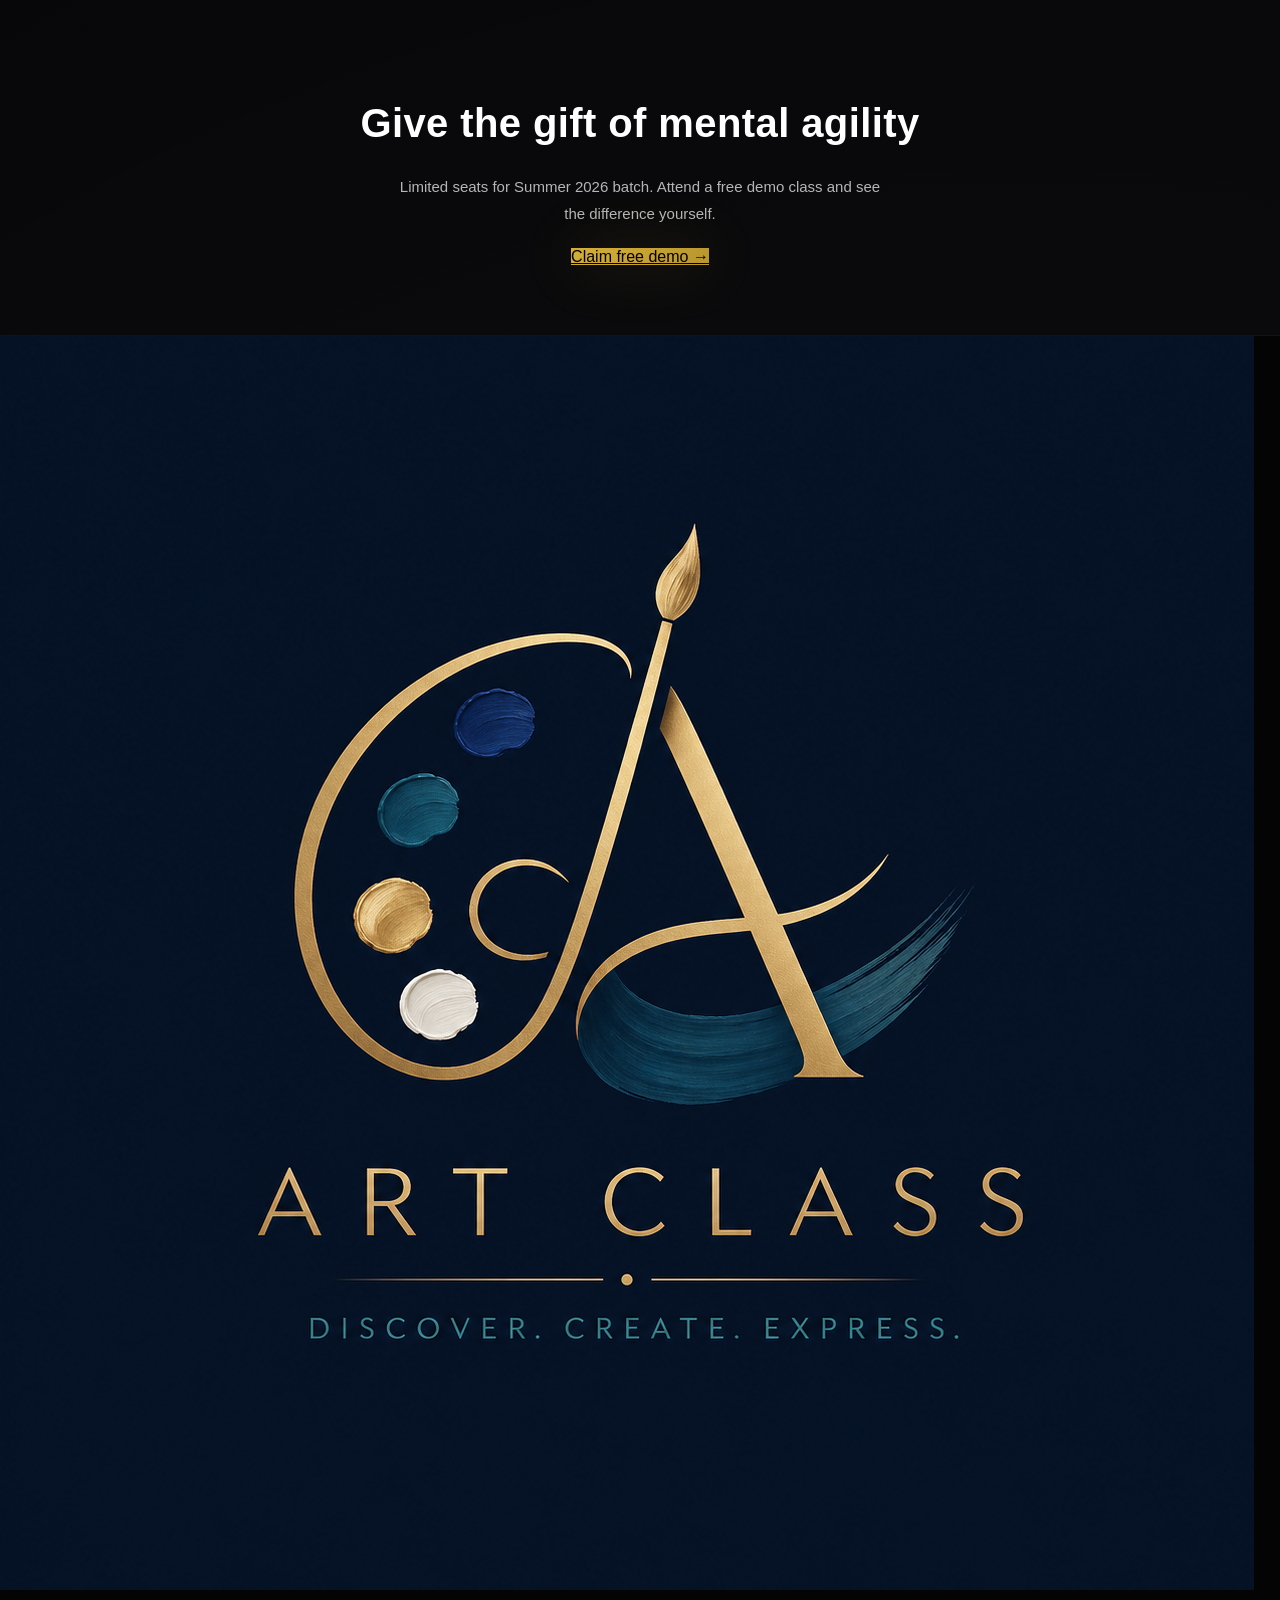
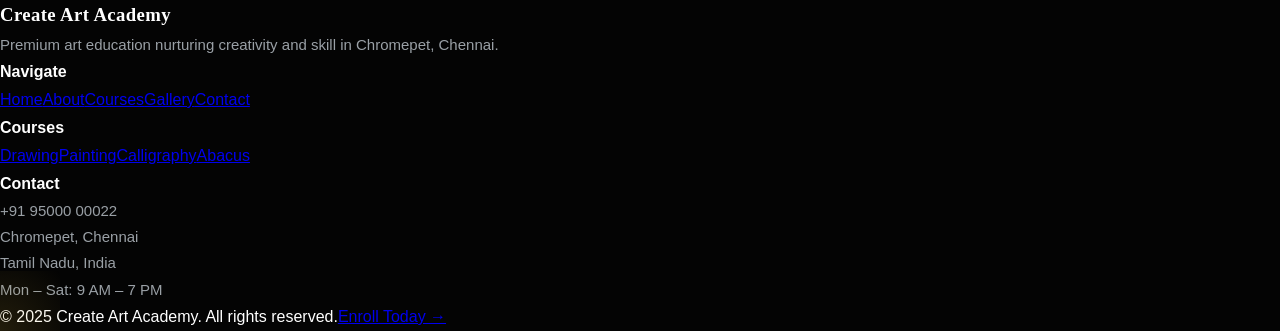
==== commit c4dd8ef9: "Update abacus.html" ====
--- a/abacus.html
+++ b/abacus.html
@@ -5,675 +5,37 @@
 <meta name="viewport" content="width=device-width, initial-scale=1.0"/>
 <title>Abacus & Mental Math Classes in Chromepet | Create Art Academy</title>
 <meta name="description" content="Abacus classes for brain development, mental math, speed calculation & concentration. Join Summer 2026 batch at Create Art Academy, Chromepet."/>
-<link rel="icon" href="image/1.png"/>
+<link rel="icon" href="1.png"/>
 <link href="https://fonts.googleapis.com/css2?family=Cormorant+Garamond:ital,wght@0,400;0,600;0,700;1,400;1,600&family=DM+Sans:wght@300;400;500&display=swap" rel="stylesheet">
-
-<style>
-  /* ─── RESET & TOKENS (identical to homepage & drawing) ─── */
-  *, *::before, *::after { box-sizing: border-box; margin: 0; padding: 0; }
-
-  :root {
-    --ink:       #0f0c0a;
-    --cream:     #faf7f2;
-    --warm:      #f2ece2;
-    --gold:      #b8863b;
-    --gold-lt:   #d4a85a;
-    --rust:      #8b3a2f;
-    --sage:      #6b7c65;
-    --white:     #ffffff;
-    --serif:     'Cormorant Garamond', Georgia, serif;
-    --sans:      'DM Sans', sans-serif;
-    --ease:      cubic-bezier(.25,.46,.45,.94);
-  }
-
-  html { scroll-behavior: smooth; }
-
-  body {
-    font-family: var(--sans);
-    background: var(--cream);
-    color: var(--ink);
-    overflow-x: hidden;
-  }
-
-  img { display: block; max-width: 100%; }
-  a { text-decoration: none; color: inherit; }
-
-  /* noise overlay */
-  body::before {
-    content: '';
-    position: fixed;
-    inset: 0;
-    background-image: url("data:image/svg+xml,%3Csvg viewBox='0 0 200 200' xmlns='http://www.w3.org/2000/svg'%3E%3Cfilter id='n'%3E%3CfeTurbulence type='fractalNoise' baseFrequency='0.85' numOctaves='4' stitchTiles='stitch'/%3E%3C/filter%3E%3Crect width='100%25' height='100%25' filter='url(%23n)' opacity='1'/%3E%3C/svg%3E");
-    opacity: 0.025;
-    pointer-events: none;
-    z-index: 9999;
-  }
-
-  /* buttons */
-  .btn-gold {
-    display: inline-flex;
-    align-items: center;
-    gap: .5rem;
-    padding: .85rem 2.2rem;
-    background: var(--gold);
-    color: var(--white);
-    font-family: var(--sans);
-    font-size: .85rem;
-    font-weight: 500;
-    letter-spacing: .12em;
-    text-transform: uppercase;
-    border: none;
-    cursor: pointer;
-    transition: background .3s var(--ease), transform .2s var(--ease);
-    clip-path: polygon(0 0, calc(100% - 10px) 0, 100% 10px, 100% 100%, 10px 100%, 0 calc(100% - 10px));
-  }
-  .btn-gold:hover { background: var(--gold-lt); transform: translateY(-2px); }
-
-  .btn-outline {
-    display: inline-flex;
-    align-items: center;
-    gap: .5rem;
-    padding: .8rem 2rem;
-    border: 1px solid var(--ink);
-    color: var(--ink);
-    font-family: var(--sans);
-    font-size: .85rem;
-    font-weight: 500;
-    letter-spacing: .12em;
-    text-transform: uppercase;
-    transition: background .3s, color .3s;
-  }
-  .btn-outline:hover { background: var(--ink); color: var(--cream); }
-
-  .section-title {
-    font-family: var(--serif);
-    font-size: clamp(2.4rem, 5vw, 4rem);
-    font-weight: 600;
-    line-height: 1.1;
-    color: var(--ink);
-  }
-
-  .label {
-    display: inline-block;
-    font-family: var(--sans);
-    font-size: .72rem;
-    font-weight: 500;
-    letter-spacing: .22em;
-    text-transform: uppercase;
-    color: var(--gold);
-    margin-bottom: 1rem;
-  }
-
-  /* navbar */
-  .nav {
-    position: fixed;
-    top: 0; left: 0; right: 0;
-    z-index: 100;
-    padding: 1.2rem 3rem;
-    display: flex;
-    align-items: center;
-    justify-content: space-between;
-    transition: background .4s, backdrop-filter .4s, padding .4s;
-  }
-  .nav.scrolled {
-    background: rgba(250,247,242,.92);
-    backdrop-filter: blur(12px);
-    padding: .9rem 3rem;
-    border-bottom: 1px solid rgba(184,134,59,.15);
-  }
-  .logo {
-    display: flex;
-    align-items: center;
-    gap: .8rem;
-  }
-  .logo img {
-    width: 42px;
-    height: 42px;
-    object-fit: contain;
-    border-radius: 50%;
-    border: 1px solid var(--gold);
-    padding: 2px;
-  }
-  .logo-text h3 {
-    font-family: var(--serif);
-    font-size: 1.2rem;
-    font-weight: 700;
-    line-height: 1;
-    color: var(--ink);
-  }
-  .logo-text span {
-    font-size: .68rem;
-    letter-spacing: .2em;
-    text-transform: uppercase;
-    color: var(--gold);
-  }
-  .nav-links {
-    display: flex;
-    align-items: center;
-    gap: 2.5rem;
-    list-style: none;
-  }
-  .nav-links a {
-    font-size: .82rem;
-    letter-spacing: .1em;
-    text-transform: uppercase;
-    color: var(--ink);
-    position: relative;
-    transition: color .3s;
-  }
-  .nav-links a::after {
-    content: '';
-    position: absolute;
-    bottom: -3px; left: 0;
-    width: 0; height: 1px;
-    background: var(--gold);
-    transition: width .3s var(--ease);
-  }
-  .nav-links a:hover { color: var(--gold); }
-  .nav-links a:hover::after, .nav-links a.active::after { width: 100%; }
-  .nav-links a.active { color: var(--gold); }
-
-  .burger {
-    display: none;
-    flex-direction: column;
-    gap: 5px;
-    cursor: pointer;
-    padding: 4px;
-  }
-  .burger span {
-    display: block;
-    width: 24px;
-    height: 1.5px;
-    background: var(--ink);
-    transition: all .3s;
-  }
-
-  /* course hero */
-  .course-hero {
-    min-height: 70vh;
-    background: linear-gradient(135deg, #1a1308 0%, #0f0c0a 100%);
-    position: relative;
-    display: flex;
-    align-items: center;
-    justify-content: center;
-    text-align: center;
-    padding: 8rem 2rem 5rem;
-  }
-  .course-hero::before {
-    content: '';
-    position: absolute;
-    inset: 0;
-    background-image: url('image/8.png');
-    background-size: cover;
-    background-position: center;
-    opacity: .18;
-    filter: grayscale(1);
-    mix-blend-mode: overlay;
-  }
-  .course-hero-content {
-    position: relative;
-    z-index: 2;
-    max-width: 800px;
-  }
-  .course-hero h1 {
-    font-family: var(--serif);
-    font-size: clamp(3rem, 7vw, 5rem);
-    color: var(--white);
-    font-weight: 600;
-    letter-spacing: -.01em;
-    margin-bottom: 1rem;
-  }
-  .course-hero p {
-    color: rgba(255,255,255,.75);
-    font-size: 1.1rem;
-    line-height: 1.6;
-    margin-bottom: 2rem;
-  }
-
-  /* content sections */
-  .container {
-    max-width: 1280px;
-    margin: 0 auto;
-    padding: 5rem 2rem;
-  }
-  .grid-2 {
-    display: grid;
-    grid-template-columns: 1fr 1fr;
-    gap: 4rem;
-    align-items: center;
-  }
-  .curriculum-list {
-    list-style: none;
-    margin-top: 1.5rem;
-  }
-  .curriculum-list li {
-    display: flex;
-    align-items: center;
-    gap: 1rem;
-    margin-bottom: 1rem;
-    font-size: 1rem;
-    border-bottom: 1px solid rgba(15,12,10,.08);
-    padding-bottom: .8rem;
-  }
-  .curriculum-list li::before {
-    content: '🧮';
-    font-size: 1.2rem;
-    color: var(--gold);
-  }
-  .feature-card {
-    background: var(--warm);
-    padding: 2rem;
-    border-left: 4px solid var(--gold);
-    margin-top: 2rem;
-  }
-  .instructor {
-    display: flex;
-    gap: 2rem;
-    align-items: center;
-    background: var(--white);
-    padding: 2rem;
-    box-shadow: 0 12px 30px rgba(0,0,0,.05);
-  }
-  .instructor img {
-    width: 120px;
-    height: 120px;
-    object-fit: cover;
-    border-radius: 50%;
-    border: 2px solid var(--gold);
-  }
-  .testimonial-grid {
-    display: grid;
-    grid-template-columns: repeat(2,1fr);
-    gap: 2rem;
-    margin-top: 2rem;
-  }
-  .testimonial {
-    background: var(--white);
-    padding: 2rem;
-    border-radius: 4px;
-    box-shadow: 0 8px 20px rgba(0,0,0,.03);
-    transition: transform .3s;
-  }
-  .testimonial:hover { transform: translateY(-5px); }
-  .testimonial p {
-    font-style: italic;
-    color: #4a4440;
-    line-height: 1.6;
-  }
-  .testimonial h4 {
-    margin-top: 1rem;
-    font-size: .9rem;
-    letter-spacing: .1em;
-    text-transform: uppercase;
-    color: var(--gold);
-  }
-  .price-box {
-    background: var(--ink);
-    padding: 2rem;
-    color: white;
-    text-align: center;
-    border-radius: 8px;
-  }
-  .price-box .price {
-    font-family: var(--serif);
-    font-size: 3rem;
-    font-weight: 700;
-    color: var(--gold-lt);
-    margin: 1rem 0;
-  }
-  .reveal {
-    opacity: 0;
-    transform: translateY(30px);
-    transition: opacity .8s var(--ease), transform .8s var(--ease);
-  }
-  .reveal.visible {
-    opacity: 1;
-    transform: translateY(0);
-  }
-
-  /* footer */
-  .footer {
-    background: var(--ink);
-    color: rgba(255,255,255,.65);
-    padding: 5rem 8rem 2rem;
-    margin-top: 4rem;
-  }
-  .footer-grid {
-    display: grid;
-    grid-template-columns: 2fr 1fr 1fr 1.5fr;
-    gap: 4rem;
-    margin-bottom: 4rem;
-    padding-bottom: 3rem;
-    border-bottom: 1px solid rgba(255,255,255,.08);
-  }
-  .footer-brand img {
-    width: 48px;
-    height: 48px;
-    object-fit: contain;
-    border-radius: 50%;
-    border: 1px solid rgba(184,134,59,.4);
-    padding: 2px;
-    margin-bottom: 1rem;
-  }
-  .footer-brand h3 {
-    font-family: var(--serif);
-    font-size: 1.3rem;
-    color: var(--white);
-    margin-bottom: .3rem;
-  }
-  .footer-brand p {
-    font-size: .85rem;
-    line-height: 1.8;
-    max-width: 240px;
-  }
-  .footer-col h4 {
-    font-family: var(--sans);
-    font-size: .72rem;
-    font-weight: 500;
-    letter-spacing: .2em;
-    text-transform: uppercase;
-    color: var(--gold-lt);
-    margin-bottom: 1.5rem;
-  }
-  .footer-col a, .footer-col p {
-    display: block;
-    font-size: .88rem;
-    color: rgba(255,255,255,.55);
-    margin-bottom: .75rem;
-    transition: color .3s;
-    line-height: 1.6;
-  }
-  .footer-col a:hover { color: var(--gold-lt); }
-  .footer-bottom {
-    display: flex;
-    align-items: center;
-    justify-content: space-between;
-    font-size: .78rem;
-    color: rgba(255,255,255,.3);
-    letter-spacing: .05em;
-  }
-  .footer-bottom a { color: var(--gold); font-size: .78rem; }
-
-  @media (max-width: 900px) {
-    .grid-2 { grid-template-columns: 1fr; gap: 2rem; }
-    .testimonial-grid { grid-template-columns: 1fr; }
-    .footer { padding: 4rem 2rem 2rem; }
-    .footer-grid { grid-template-columns: 1fr 1fr; gap: 2rem; }
-    .nav { padding: 1rem 1.5rem; }
-    .nav-links { display: none; }
-    .nav .btn-gold { display: none; }
-    .burger { display: flex; }
-  }
-  @media (max-width: 600px) {
-    .container { padding: 3rem 1.5rem; }
-    .instructor { flex-direction: column; text-align: center; }
-  }
-</style>
+<link rel="stylesheet" href="style.css">
 </head>
 <body>
 
 <header class="nav" id="nav">
-  <a href="index.html" class="logo">
-    <img src="image/1.png" alt="Create Art Academy">
-    <div class="logo-text">
-      <h3>Create Art</h3>
-      <span>Academy</span>
-    </div>
-  </a>
-  <ul class="nav-links">
-    <li><a href="index.html">Home</a></li>
-    <li><a href="about.html">About</a></li>
-    <li><a href="courses.html" class="active">Courses</a></li>
-    <li><a href="gallery.html">Gallery</a></li>
-    <li><a href="contact.html">Contact</a></li>
-  </ul>
+  <a href="index.html" class="logo"><img src="1.png" alt="Create Art Academy"><div class="logo-text"><h3>Create Art</h3><span>Academy</span></div></a>
+  <ul class="nav-links"><li><a href="index.html">Home</a></li><li><a href="about.html">About</a></li><li><a href="courses.html" class="active">Courses</a></li><li><a href="gallery.html">Gallery</a></li><li><a href="contact.html">Contact</a></li></ul>
   <a href="contact.html" class="btn-gold">Enroll Now</a>
-  <div class="burger" id="burger">
-    <span></span><span></span><span></span>
-  </div>
+  <div class="burger" id="burger"><span></span><span></span><span></span></div>
 </header>
 
-<!-- HERO SECTION (Abacus specific) -->
-<section class="course-hero">
-  <div class="course-hero-content">
-    <span class="label" style="color: var(--gold-lt);">Course ● Mental Math & Brain Training</span>
-    <h1>Abacus & <span style="color:var(--gold);">Mental Arithmetic</span></h1>
-    <p>Boost calculation speed, memory, and concentration with structured abacus training. Watch your child become a math whiz while having fun with numbers.</p>
-    <a href="contact.html" class="btn-gold">Enroll for Summer Batch →</a>
-  </div>
-</section>
+<section class="course-hero"><div class="course-hero-content"><span class="label" style="color: var(--gold-lt);">Course ● Mental Math & Brain Training</span><h1>Abacus & <span style="color:var(--gold);">Mental Arithmetic</span></h1><p>Boost calculation speed, memory, and concentration with structured abacus training. Watch your child become a math whiz while having fun with numbers.</p><a href="contact.html" class="btn-gold">Enroll for Summer Batch →</a></div></section>
 
-<!-- OVERVIEW -->
-<div class="container">
-  <div class="grid-2 reveal">
-    <div>
-      <span class="label">Why abacus at create art</span>
-      <h2 class="section-title">Train the <em style="color:var(--gold);">brain</em> beyond numbers</h2>
-      <p style="margin: 1.5rem 0 1rem; line-height: 1.7;">Abacus learning stimulates both left and right hemispheres of the brain, leading to improved memory, faster mental calculation, and enhanced problem-solving skills. Our certified instructors follow a proven 8-level curriculum that makes math joyful.</p>
-      <div class="feature-card">
-        <strong>✦ Scientifically designed program</strong>
-        <p style="margin-top: .5rem;">Small group classes (max 6 students) ensure individual attention. Regular progress tests, speed drills, and monthly competitions.</p>
-      </div>
-    </div>
-    <div>
-      <img src="image/8.png" alt="Abacus class at Create Art Academy" style="width:100%; height: auto; border-radius: 4px; box-shadow: 0 20px 40px rgba(0,0,0,.1);">
-    </div>
-  </div>
-</div>
+<div class="container"><div class="grid-2 reveal"><div><span class="label">Why abacus at create art</span><h2 class="section-title">Train the <em style="color:var(--gold);">brain</em> beyond numbers</h2><p style="margin: 1.5rem 0 1rem; line-height: 1.7;">Abacus learning stimulates both left and right hemispheres of the brain, leading to improved memory, faster mental calculation, and enhanced problem-solving skills. Our certified instructors follow a proven 8-level curriculum that makes math joyful.</p><div class="feature-card"><strong>✦ Scientifically designed program</strong><p style="margin-top: .5rem;">Small group classes (max 6 students) ensure individual attention. Regular progress tests, speed drills, and monthly competitions.</p></div></div><div><img src="8.png" alt="Abacus class at Create Art Academy" style="width:100%; height: auto; border-radius: 4px; box-shadow: 0 20px 40px rgba(0,0,0,.1);"></div></div></div>
 
-<!-- CURRICULUM SECTION -->
-<div class="container" style="background: var(--warm); border-radius: 24px; margin-top: 0;">
-  <div class="reveal">
-    <span class="label">Course structure</span>
-    <h2 class="section-title">What your child will master</h2>
-    <div class="grid-2" style="margin-top: 2rem;">
-      <div>
-        <ul class="curriculum-list">
-          <li>Introduction to Abacus: Parts, values, and basic finger techniques</li>
-          <li>Addition & Subtraction using direct formulas</li>
-          <li>Combination formulas (Friends, Families, Pairs)</li>
-          <li>Mental visualization of abacus (image calculation)</li>
-          <li>Multiplication & Division on abacus</li>
-          <li>Speed building: Timed drills & flash anzan</li>
-        </ul>
-      </div>
-      <div>
-        <ul class="curriculum-list">
-          <li>Decimals, fractions & advanced arithmetic</li>
-          <li>Brain gym exercises for concentration</li>
-          <li>Listening & recall exercises (dictation)</li>
-          <li>Mock championships & state-level preparation</li>
-          <li>Certification after each level (8 levels total)</li>
-          <li>Final project: mental math marathon</li>
-        </ul>
-      </div>
-    </div>
-  </div>
-</div>
+<div class="container" style="background: var(--warm); border-radius: 24px; margin-top: 0;"><div class="reveal"><span class="label">Course structure</span><h2 class="section-title">What your child will master</h2><div class="grid-2" style="margin-top: 2rem;"><div><ul class="curriculum-list"><li>Introduction to Abacus: Parts, values, and basic finger techniques</li><li>Addition & Subtraction using direct formulas</li><li>Combination formulas (Friends, Families, Pairs)</li><li>Mental visualization of abacus (image calculation)</li><li>Multiplication & Division on abacus</li><li>Speed building: Timed drills & flash anzan</li></ul></div><div><ul class="curriculum-list"><li>Decimals, fractions & advanced arithmetic</li><li>Brain gym exercises for concentration</li><li>Listening & recall exercises (dictation)</li><li>Mock championships & state-level preparation</li><li>Certification after each level (8 levels total)</li><li>Final project: mental math marathon</li></ul></div></div></div></div>
 
-<!-- INSTRUCTOR + AGE GROUPS -->
-<div class="container">
-  <div class="grid-2 reveal">
-    <div>
-      <span class="label">Master trainer</span>
-      <h2 class="section-title">Ms. <span style="color:var(--gold);">Deepa Srinivasan</span></h2>
-      <p style="margin: 1rem 0;">Certified Abacus & Vedic Math instructor (National Abacus Association). 8+ years of experience training over 700 students. Multiple award winners in state-level abacus championships under her guidance.</p>
-      <a href="about.html" class="btn-outline">Know our trainers →</a>
-    </div>
-    <div class="instructor">
-      <img src="image/3.png" alt="Instructor portrait" style="object-fit:cover;">
-      <div>
-        <h3 style="font-family: var(--serif); font-size: 1.6rem;">"Math is a game"</h3>
-        <p style="margin-top: .5rem;">I’ve seen shy children become confident in math within weeks. Abacus unlocks hidden potential — it’s not just speed, it’s joy of learning.</p>
-      </div>
-    </div>
-  </div>
-</div>
+<div class="container"><div class="grid-2 reveal"><div><span class="label">Master trainer</span><h2 class="section-title">Ms. <span style="color:var(--gold);">Deepa Srinivasan</span></h2><p style="margin: 1rem 0;">Certified Abacus & Vedic Math instructor (National Abacus Association). 8+ years of experience training over 700 students. Multiple award winners in state-level abacus championships under her guidance.</p><a href="about.html" class="btn-outline">Know our trainers →</a></div><div class="instructor"><img src="10.png" alt="Instructor portrait" style="object-fit:cover;"><div><h3 style="font-family: var(--serif); font-size: 1.6rem;">"Math is a game"</h3><p style="margin-top: .5rem;">I've seen shy children become confident in math within weeks. Abacus unlocks hidden potential — it's not just speed, it's joy of learning.</p></div></div></div></div>
 
-<!-- AGE GROUPS & SCHEDULE -->
-<div class="container">
-  <div class="grid-2 reveal">
-    <div>
-      <span class="label">Who can join</span>
-      <h3 class="section-title" style="font-size: 2rem;">Age groups & levels</h3>
-      <div style="display: flex; gap: 2rem; margin: 1.5rem 0; flex-wrap: wrap;">
-        <div><strong style="color: var(--gold);">Budding (6–8 yrs)</strong><br>Basic & Junior level</div>
-        <div><strong style="color: var(--gold);">Advanced (9–13 yrs)</strong><br>Intermediate & Grand level</div>
-        <div><strong style="color: var(--gold);">Teen (14–17 yrs)</strong><br>Senior & Champion level</div>
-      </div>
-      <div class="feature-card">
-        <p><strong>📅 Summer 2026 Batch:</strong> Starts May 12<br>Mon/Wed: Junior 4–5:30 PM | Tue/Thu: Advanced 5–6:30 PM<br>Saturday: Teen / Competition batch (9–11 AM)</p>
-        <p style="margin-top: 1rem;"><strong>📖 Free demo class</strong> — attend first session without commitment.</p>
-      </div>
-    </div>
-    <div class="price-box">
-      <p style="letter-spacing: .1em;">Course fee (per level, 3 months)</p>
-      <div class="price">₹3,999</div>
-      <p>Includes Abacus tool, workbook set, practice sheets, and access to online revision videos.</p>
-      <a href="contact.html" class="btn-gold" style="margin-top: 1.5rem; background: var(--gold-lt);">Book free demo →</a>
-      <p style="font-size: .7rem; margin-top: 1rem;">Installment & sibling discount available</p>
-    </div>
-  </div>
-</div>
+<div class="container"><div class="grid-2 reveal"><div><span class="label">Who can join</span><h3 class="section-title" style="font-size: 2rem;">Age groups & levels</h3><div style="display: flex; gap: 2rem; margin: 1.5rem 0; flex-wrap: wrap;"><div><strong style="color: var(--gold);">Budding (6–8 yrs)</strong><br>Basic & Junior level</div><div><strong style="color: var(--gold);">Advanced (9–13 yrs)</strong><br>Intermediate & Grand level</div><div><strong style="color: var(--gold);">Teen (14–17 yrs)</strong><br>Senior & Champion level</div></div><div class="feature-card"><p><strong>📅 Summer 2026 Batch:</strong> Starts May 12<br>Mon/Wed: Junior 4–5:30 PM | Tue/Thu: Advanced 5–6:30 PM<br>Saturday: Teen / Competition batch (9–11 AM)</p><p style="margin-top: 1rem;"><strong>📖 Free demo class</strong> — attend first session without commitment.</p></div></div><div class="price-box"><p style="letter-spacing: .1em;">Course fee (per level, 3 months)</p><div class="price">₹3,999</div><p>Includes Abacus tool, workbook set, practice sheets, and access to online revision videos.</p><a href="contact.html" class="btn-gold" style="margin-top: 1.5rem; background: var(--gold-lt);">Book free demo →</a><p style="font-size: .7rem; margin-top: 1rem;">Installment & sibling discount available</p></div></div></div>
 
-<!-- BENEFITS SECTION (extra grid) -->
-<div class="container">
-  <div class="reveal">
-    <span class="label">Why parents love abacus</span>
-    <h2 class="section-title">Beyond math skills</h2>
-    <div style="display: grid; grid-template-columns: repeat(auto-fit, minmax(220px,1fr)); gap: 2rem; margin-top: 2rem;">
-      <div style="background: var(--white); padding: 1.5rem; text-align: center; border-radius: 8px;">
-        <span style="font-size: 2rem;">🧠</span>
-        <h3 style="margin: 1rem 0 0.5rem;">Better Concentration</h3>
-        <p>Children learn to focus deeply, improving attention span in academics.</p>
-      </div>
-      <div style="background: var(--white); padding: 1.5rem; text-align: center; border-radius: 8px;">
-        <span style="font-size: 2rem;">⚡</span>
-        <h3 style="margin: 1rem 0 0.5rem;">Faster Calculation</h3>
-        <p>Performs mental arithmetic faster than a calculator in some cases.</p>
-      </div>
-      <div style="background: var(--white); padding: 1.5rem; text-align: center; border-radius: 8px;">
-        <span style="font-size: 2rem;">📈</span>
-        <h3 style="margin: 1rem 0 0.5rem;">Confidence Boost</h3>
-        <p>Removes math anxiety & builds self-esteem in problem-solving.</p>
-      </div>
-      <div style="background: var(--white); padding: 1.5rem; text-align: center; border-radius: 8px;">
-        <span style="font-size: 2rem;">🎯</span>
-        <h3 style="margin: 1rem 0 0.5rem;">Memory Retention</h3>
-        <p>Visual & auditory memory improves overall learning ability.</p>
-      </div>
-    </div>
-  </div>
-</div>
+<div class="container"><div class="reveal"><span class="label">Why parents love abacus</span><h2 class="section-title">Beyond math skills</h2><div style="display: grid; grid-template-columns: repeat(auto-fit, minmax(220px,1fr)); gap: 2rem; margin-top: 2rem;"><div style="background: var(--white); padding: 1.5rem; text-align: center; border-radius: 8px;"><span style="font-size: 2rem;">🧠</span><h3 style="margin: 1rem 0 0.5rem;">Better Concentration</h3><p>Children learn to focus deeply, improving attention span in academics.</p></div><div style="background: var(--white); padding: 1.5rem; text-align: center; border-radius: 8px;"><span style="font-size: 2rem;">⚡</span><h3 style="margin: 1rem 0 0.5rem;">Faster Calculation</h3><p>Performs mental arithmetic faster than a calculator in some cases.</p></div><div style="background: var(--white); padding: 1.5rem; text-align: center; border-radius: 8px;"><span style="font-size: 2rem;">📈</span><h3 style="margin: 1rem 0 0.5rem;">Confidence Boost</h3><p>Removes math anxiety & builds self-esteem in problem-solving.</p></div><div style="background: var(--white); padding: 1.5rem; text-align: center; border-radius: 8px;"><span style="font-size: 2rem;">🎯</span><h3 style="margin: 1rem 0 0.5rem;">Memory Retention</h3><p>Visual & auditory memory improves overall learning ability.</p></div></div></div></div>
 
-<!-- STUDENT TESTIMONIALS -->
-<div class="container">
-  <div class="reveal">
-    <span class="label">Parent & student love</span>
-    <h2 class="section-title">Real results, real smiles</h2>
-    <div class="testimonial-grid">
-      <div class="testimonial">
-        <p>"My son's calculation speed has doubled in just 3 months. He now enjoys math homework and even teaches his friends. Highly recommended!"</p>
-        <h4>— Nandhini R.</h4>
-      </div>
-      <div class="testimonial">
-        <p>"The abacus classes are the best decision we made. The teacher is patient and makes complex things simple. My daughter won 2nd prize in district abacus championship."</p>
-        <h4>— Senthil Kumar</h4>
-      </div>
-      <div class="testimonial">
-        <p>"I never thought my child would love mental math. Now he solves problems in seconds. Thank you Create Art Academy for transforming his approach to numbers."</p>
-        <h4>— Priyanka M.</h4>
-      </div>
-      <div class="testimonial">
-        <p>"Small batch size means personal attention. My daughter's concentration improved not only in math but in all subjects. Great program!"</p>
-        <h4>— Rajeshwari A.</h4>
-      </div>
-    </div>
-  </div>
-</div>
+<div class="container"><div class="reveal"><span class="label">Parent & student love</span><h2 class="section-title">Real results, real smiles</h2><div class="testimonial-grid"><div class="testimonial"><p>"My son's calculation speed has doubled in just 3 months. He now enjoys math homework and even teaches his friends. Highly recommended!"</p><h4>— Nandhini R.</h4></div><div class="testimonial"><p>"The abacus classes are the best decision we made. The teacher is patient and makes complex things simple. My daughter won 2nd prize in district abacus championship."</p><h4>— Senthil Kumar</h4></div><div class="testimonial"><p>"I never thought my child would love mental math. Now he solves problems in seconds. Thank you Create Art Academy for transforming his approach to numbers."</p><h4>— Priyanka M.</h4></div><div class="testimonial"><p>"Small batch size means personal attention. My daughter's concentration improved not only in math but in all subjects. Great program!"</p><h4>— Rajeshwari A.</h4></div></div></div></div>
 
-<!-- FINAL CALL TO ACTION -->
-<div style="background: var(--ink); padding: 4rem 2rem; text-align: center; margin-top: 2rem;">
-  <div class="reveal">
-    <h2 style="font-family: var(--serif); color: var(--white); font-size: 2.5rem;">Give the gift of mental agility</h2>
-    <p style="color: rgba(255,255,255,.7); margin: 1rem auto; max-width: 500px;">Limited seats for Summer 2026 batch. Attend a free demo class and see the difference yourself.</p>
-    <a href="contact.html" class="btn-gold" style="margin-top: 1rem;">Claim free demo →</a>
-  </div>
-</div>
+<div style="background: var(--ink); padding: 4rem 2rem; text-align: center; margin-top: 2rem;"><div class="reveal"><h2 style="font-family: var(--serif); color: var(--white); font-size: 2.5rem;">Give the gift of mental agility</h2><p style="color: rgba(255,255,255,.7); margin: 1rem auto; max-width: 500px;">Limited seats for Summer 2026 batch. Attend a free demo class and see the difference yourself.</p><a href="contact.html" class="btn-gold" style="margin-top: 1rem;">Claim free demo →</a></div></div>
 
-<!-- FOOTER -->
-<footer class="footer">
-  <div class="footer-grid">
-    <div class="footer-brand">
-      <img src="image/1.png" alt="Create Art Academy">
-      <h3>Create Art Academy</h3>
-      <p>Premium art education nurturing creativity and skill in Chromepet, Chennai.</p>
-    </div>
-    <div class="footer-col">
-      <h4>Navigate</h4>
-      <a href="index.html">Home</a>
-      <a href="about.html">About</a>
-      <a href="courses.html">Courses</a>
-      <a href="gallery.html">Gallery</a>
-      <a href="contact.html">Contact</a>
-    </div>
-    <div class="footer-col">
-      <h4>Courses</h4>
-      <a href="drawing.html">Drawing</a>
-      <a href="painting.html">Painting</a>
-      <a href="calligraphy.html">Calligraphy</a>
-      <a href="abacus.html">Abacus</a>
-    </div>
-    <div class="footer-col">
-      <h4>Contact</h4>
-      <p>+91 95000 00022</p>
-      <p>Chromepet, Chennai<br>Tamil Nadu, India</p>
-      <p>Mon – Sat: 9 AM – 7 PM</p>
-    </div>
-  </div>
-  <div class="footer-bottom">
-    <span>© 2025 Create Art Academy. All rights reserved.</span>
-    <a href="contact.html">Enroll Today →</a>
-  </div>
-</footer>
+<footer class="footer"><div class="footer-grid"><div class="footer-brand"><img src="1.png" alt="Create Art Academy"><h3>Create Art Academy</h3><p>Premium art education nurturing creativity and skill in Chromepet, Chennai.</p></div><div class="footer-col"><h4>Navigate</h4><a href="index.html">Home</a><a href="about.html">About</a><a href="courses.html">Courses</a><a href="gallery.html">Gallery</a><a href="contact.html">Contact</a></div><div class="footer-col"><h4>Courses</h4><a href="drawing.html">Drawing</a><a href="painting.html">Painting</a><a href="calligraphy.html">Calligraphy</a><a href="abacus.html">Abacus</a></div><div class="footer-col"><h4>Contact</h4><p>+91 95000 00022</p><p>Chromepet, Chennai<br>Tamil Nadu, India</p><p>Mon – Sat: 9 AM – 7 PM</p></div></div><div class="footer-bottom"><span>© 2025 Create Art Academy. All rights reserved.</span><a href="contact.html">Enroll Today →</a></div></footer>
 
-<script>
-  // Navbar scroll effect
-  const nav = document.getElementById('nav');
-  window.addEventListener('scroll', () => {
-    nav.classList.toggle('scrolled', window.scrollY > 40);
-  });
-
-  // Scroll reveal
-  const reveals = document.querySelectorAll('.reveal');
-  const observer = new IntersectionObserver(entries => {
-    entries.forEach((e, i) => {
-      if (e.isIntersecting) {
-        setTimeout(() => e.target.classList.add('visible'), i * 80);
-        observer.unobserve(e.target);
-      }
-    });
-  }, { threshold: 0.1 });
-  reveals.forEach(el => observer.observe(el));
-
-  // Mobile burger
-  const burger = document.getElementById('burger');
-  const navLinks = document.querySelector('.nav-links');
-  if (burger) {
-    burger.addEventListener('click', () => {
-      navLinks.style.display = navLinks.style.display === 'flex' ? 'none' : 'flex';
-      navLinks.style.flexDirection = 'column';
-      navLinks.style.position = 'fixed';
-      navLinks.style.top = '70px';
-      navLinks.style.left = '0';
-      navLinks.style.right = '0';
-      navLinks.style.background = 'var(--cream)';
-      navLinks.style.padding = '2rem';
-      navLinks.style.gap = '1.5rem';
-      navLinks.style.zIndex = '99';
-      navLinks.style.borderBottom = '1px solid rgba(184,134,59,.2)';
-    });
-  }
-</script>
+<script src="script.js"></script>
 </body>
-</html>+</html>
--- a/style.css
+++ b/style.css
@@ -0,0 +1,439 @@
+/* =========================
+   DESIGN SYSTEM (ELITE)
+========================= */
+:root{
+  --bg:#050507;
+  --bg-soft:#0d0d12;
+
+  --glass:rgba(255,255,255,0.05);
+  --glass-strong:rgba(255,255,255,0.08);
+
+  --white:#ffffff;
+  --muted:#9aa0a6;
+
+  --gold:#d4af37;
+  --gold-soft:#e6c76a;
+
+  --radius:22px;
+
+  --shadow-1:0 8px 25px rgba(0,0,0,0.3);
+  --shadow-2:0 25px 80px rgba(0,0,0,0.65);
+  --shadow-glow:0 0 60px rgba(212,175,55,0.18);
+
+  --border:1px solid rgba(255,255,255,0.06);
+
+  --blur:blur(20px);
+
+  --ease:cubic-bezier(.2,.8,.2,1);
+}
+
+/* =========================
+   GLOBAL RESET
+========================= */
+*{
+  margin:0;
+  padding:0;
+  box-sizing:border-box;
+}
+
+body{
+  font-family:'Inter', sans-serif;
+  background:
+    radial-gradient(circle at 20% 0%, rgba(212,175,55,0.08), transparent 40%),
+    radial-gradient(circle at 80% 100%, rgba(255,255,255,0.05), transparent 40%),
+    var(--bg);
+
+  color:var(--white);
+  line-height:1.75;
+}
+
+/* smooth scroll */
+html{
+  scroll-behavior:smooth;
+}
+
+/* container */
+.wrap{
+  width:92%;
+  max-width:1240px;
+  margin:auto;
+}
+
+/* =========================
+   TYPOGRAPHY (LUXURY)
+========================= */
+h1,h2,h3{
+  font-family:'Playfair Display', serif;
+  letter-spacing:.4px;
+}
+
+h1{
+  font-size:68px;
+  line-height:1.05;
+}
+
+h2{
+  font-size:42px;
+}
+
+p{
+  color:var(--muted);
+  font-size:15px;
+}
+
+/* =========================
+   NAVBAR (GLASS FLOAT)
+========================= */
+.nav{
+  position:fixed;
+  top:20px;
+  left:50%;
+  transform:translateX(-50%);
+
+  width:92%;
+  max-width:1240px;
+
+  display:flex;
+  justify-content:space-between;
+  align-items:center;
+
+  padding:14px 30px;
+
+  background:rgba(10,10,15,0.6);
+  backdrop-filter:var(--blur);
+
+  border:var(--border);
+  border-radius:50px;
+
+  z-index:1000;
+}
+
+.nav-links{
+  display:flex;
+  gap:32px;
+}
+
+.nav-links a{
+  color:var(--white);
+  text-decoration:none;
+  font-size:14px;
+  opacity:0.7;
+  position:relative;
+  transition:var(--ease);
+}
+
+/* underline animation */
+.nav-links a::after{
+  content:"";
+  position:absolute;
+  bottom:-6px;
+  left:0;
+  width:0%;
+  height:2px;
+  background:var(--gold);
+  transition:var(--ease);
+}
+
+.nav-links a:hover{
+  opacity:1;
+  color:var(--gold);
+}
+
+.nav-links a:hover::after{
+  width:100%;
+}
+
+.nav-cta{
+  background:linear-gradient(135deg,var(--gold),#b8962e);
+  padding:10px 24px;
+  border-radius:40px;
+  color:#000 !important;
+  box-shadow:var(--shadow-glow);
+}
+
+/* =========================
+   HERO (DEPTH + LIGHT)
+========================= */
+.hero{
+  height:100vh;
+  display:flex;
+  align-items:center;
+  position:relative;
+  overflow:hidden;
+}
+
+.hero-bg img{
+  position:absolute;
+  width:100%;
+  height:100%;
+  object-fit:cover;
+  filter:brightness(0.35) contrast(1.1);
+  transform:scale(1.08);
+}
+
+/* subtle gradient overlay */
+.hero::after{
+  content:"";
+  position:absolute;
+  inset:0;
+  background:linear-gradient(to bottom, transparent, #050507 85%);
+}
+
+.hero-content{
+  position:relative;
+  max-width:650px;
+  z-index:2;
+}
+
+.hero strong{
+  background:linear-gradient(90deg,var(--gold),var(--gold-soft));
+  -webkit-background-clip:text;
+  -webkit-text-fill-color:transparent;
+}
+
+.hero-sub{
+  margin:20px 0 30px;
+  font-size:16px;
+  color:#d1d5db;
+}
+
+/* =========================
+   BUTTON SYSTEM
+========================= */
+.btn{
+  display:inline-flex;
+  align-items:center;
+  gap:10px;
+
+  padding:14px 28px;
+  border-radius:50px;
+  text-decoration:none;
+  font-size:14px;
+
+  position:relative;
+  overflow:hidden;
+
+  transition:var(--ease);
+}
+
+/* gradient shine */
+.btn::before{
+  content:"";
+  position:absolute;
+  inset:0;
+  background:linear-gradient(120deg,transparent,rgba(255,255,255,0.3),transparent);
+  transform:translateX(-100%);
+  transition:0.6s;
+}
+
+.btn:hover::before{
+  transform:translateX(100%);
+}
+
+.btn-gold{
+  background:linear-gradient(135deg,var(--gold),#b8962e);
+  color:#000;
+  box-shadow:var(--shadow-glow);
+}
+
+.btn-ghost{
+  border:var(--border);
+  color:#fff;
+}
+
+.btn:hover{
+  transform:translateY(-4px);
+  box-shadow:var(--shadow-2);
+}
+
+/* =========================
+   SECTIONS
+========================= */
+section{
+  padding:110px 0;
+}
+
+/* =========================
+   CARDS (GLASS + EDGE LIGHT)
+========================= */
+.c-card,
+.course-card,
+.val-card{
+  background:linear-gradient(145deg,var(--glass),rgba(255,255,255,0.02));
+  backdrop-filter:var(--blur);
+
+  border:var(--border);
+  border-radius:var(--radius);
+
+  position:relative;
+  overflow:hidden;
+
+  transition:var(--ease);
+}
+
+/* edge glow */
+.c-card::after{
+  content:"";
+  position:absolute;
+  inset:0;
+  border-radius:inherit;
+  box-shadow:inset 0 0 0 1px rgba(255,255,255,0.03);
+}
+
+.c-card:hover{
+  transform:translateY(-14px) scale(1.02);
+  box-shadow:var(--shadow-2);
+}
+
+/* =========================
+   GRID
+========================= */
+.courses-grid,
+.course-grid{
+  display:grid;
+  grid-template-columns:repeat(auto-fit,minmax(280px,1fr));
+  gap:35px;
+}
+
+/* =========================
+   FEATURES
+========================= */
+.feat{
+  display:flex;
+  gap:15px;
+}
+
+.feat-ico{
+  color:var(--gold);
+  font-size:20px;
+}
+
+/* =========================
+   GALLERY
+========================= */
+.gal-item{
+  position:relative;
+  overflow:hidden;
+  border-radius:var(--radius);
+}
+
+.gal-item img{
+  width:100%;
+  transition:0.7s;
+}
+
+.gal-item:hover img{
+  transform:scale(1.15);
+  filter:brightness(1.1);
+}
+
+/* =========================
+   TESTIMONIAL
+========================= */
+.t-card{
+  background:var(--glass-strong);
+  border:var(--border);
+  padding:25px;
+  border-radius:var(--radius);
+  transition:var(--ease);
+}
+
+.t-card:hover{
+  transform:translateY(-8px);
+  box-shadow:var(--shadow-1);
+}
+
+/* =========================
+   CTA
+========================= */
+.cta-sec{
+  text-align:center;
+  background:linear-gradient(135deg,#0d0d12,#000);
+  border-top:var(--border);
+}
+
+.cta-sec h2{
+  font-size:36px;
+}
+
+/* =========================
+   FOOTER
+========================= */
+.footer{
+  background:#040404;
+  border-top:var(--border);
+}
+
+.foot-col a{
+  color:#aaa;
+  transition:0.3s;
+}
+
+.foot-col a:hover{
+  color:var(--gold);
+}
+
+/* =========================
+   SCROLL ANIMATION
+========================= */
+.rev{
+  opacity:0;
+  transform:translateY(70px);
+  transition:1s var(--ease);
+}
+
+.rev.show{
+  opacity:1;
+  transform:translateY(0);
+}
+
+/* =========================
+   MOBILE
+========================= */
+@media(max-width:768px){
+
+h1{
+  font-size:38px;
+}
+
+h2{
+  font-size:28px;
+}
+
+.nav{
+  border-radius:20px;
+}
+
+.nav-links{
+  display:none;
+}
+
+section{
+  padding:80px 0;
+}
+
+}
+.cursor-glow{
+  position:fixed;
+  width:120px;
+  height:120px;
+  background:radial-gradient(circle, rgba(212,175,55,0.15), transparent);
+  pointer-events:none;
+  transform:translate(-50%, -50%);
+  z-index:999;
+}
+
+.scroll-progress{
+  position:fixed;
+  top:0;
+  left:0;
+  height:3px;
+  background:linear-gradient(90deg,#d4af37,#f5d77a);
+  z-index:2000;
+  width:0%;
+}
+
+.nav-scrolled{
+  background:rgba(0,0,0,0.85) !important;
+  backdrop-filter:blur(20px);
+}
